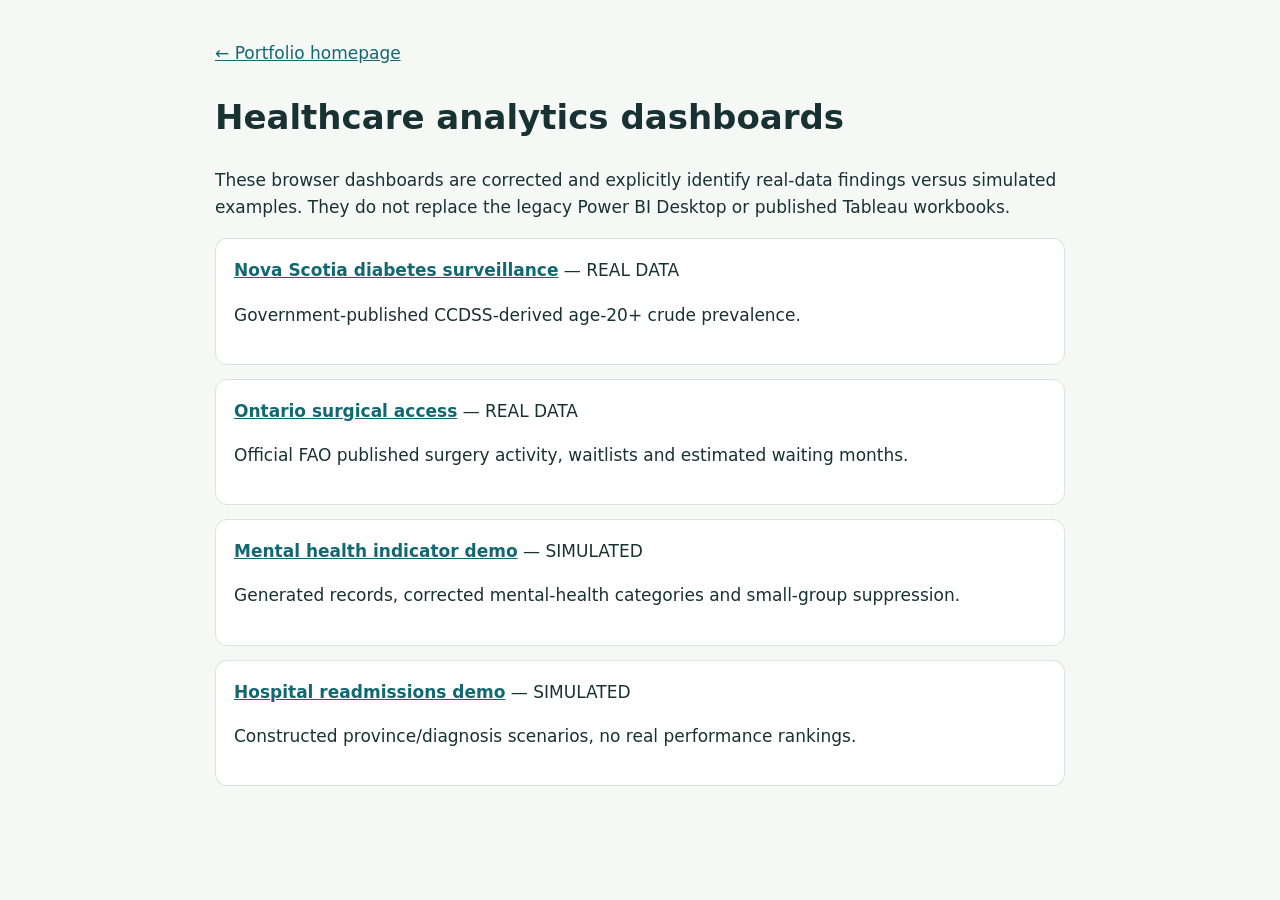
==== dashboards/index.html @ af50cd2d "Publish reviewed real and simulated healthcare dashboards" ====
<!DOCTYPE html><html lang="en"><head><meta charset="utf-8"><meta name="viewport" content="width=device-width,initial-scale=1"><title>Verified and simulated portfolio dashboards</title>
<style>body{font:17px/1.6 system-ui,sans-serif;background:#f6f8f6;color:#183133;max-width:850px;padding:20px;margin:20px auto}a{color:#126871}.panel{background:white;border:1px solid #d7e3e0;border-radius:12px;padding:18px;margin:14px 0}ul{padding:0;list-style:none}</style></head><body>
<a href="../index.html">← Portfolio homepage</a><h1>Healthcare analytics dashboards</h1>
<p>These browser dashboards are corrected and explicitly identify real-data findings versus simulated examples. They do not replace the legacy Power BI Desktop or published Tableau workbooks.</p><ul><li class="panel"><strong><a href="diabetes.html">Nova Scotia diabetes surveillance</a></strong> — REAL DATA<p>Government-published CCDSS-derived age-20+ crude prevalence.</p></li><li class="panel"><strong><a href="ontario.html">Ontario surgical access</a></strong> — REAL DATA<p>Official FAO published surgery activity, waitlists and estimated waiting months.</p></li><li class="panel"><strong><a href="mental-health.html">Mental health indicator demo</a></strong> — SIMULATED<p>Generated records, corrected mental-health categories and small-group suppression.</p></li><li class="panel"><strong><a href="readmissions.html">Hospital readmissions demo</a></strong> — SIMULATED<p>Constructed province/diagnosis scenarios, no real performance rankings.</p></li></ul></body></html>
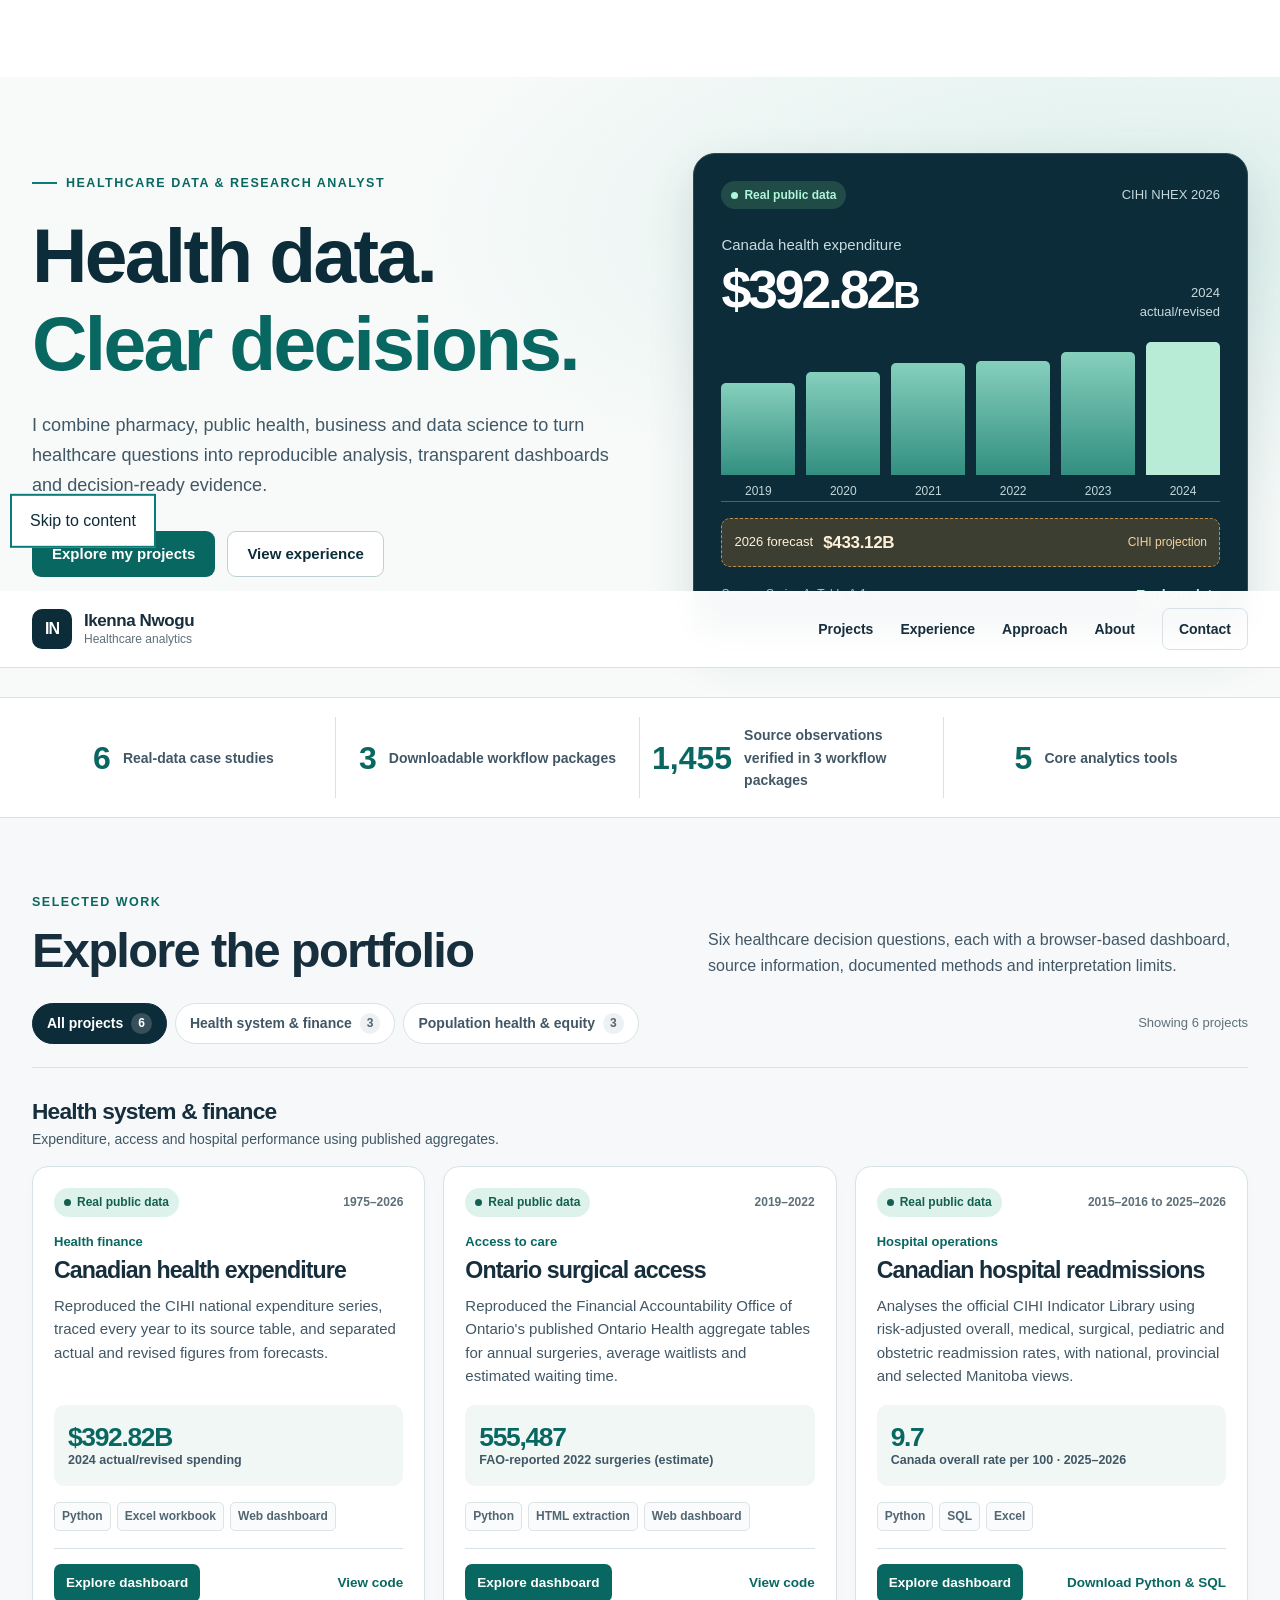
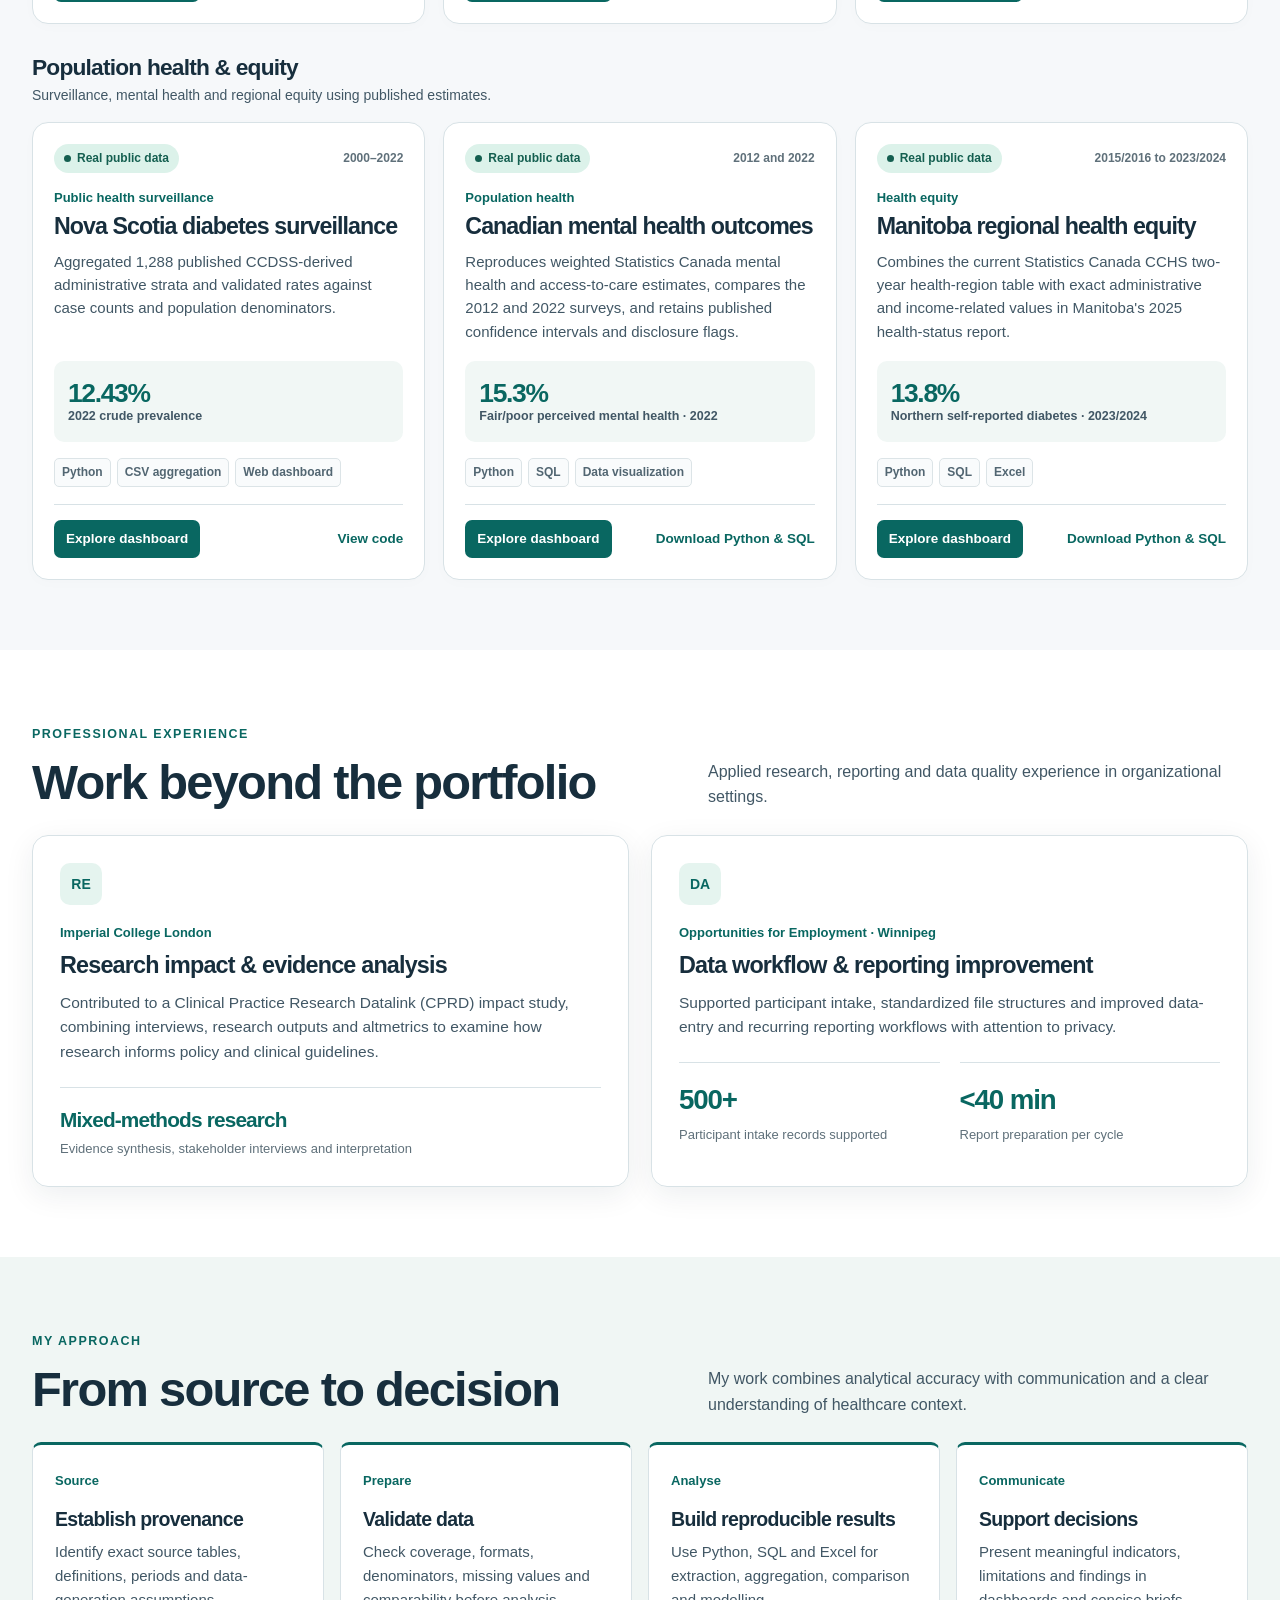
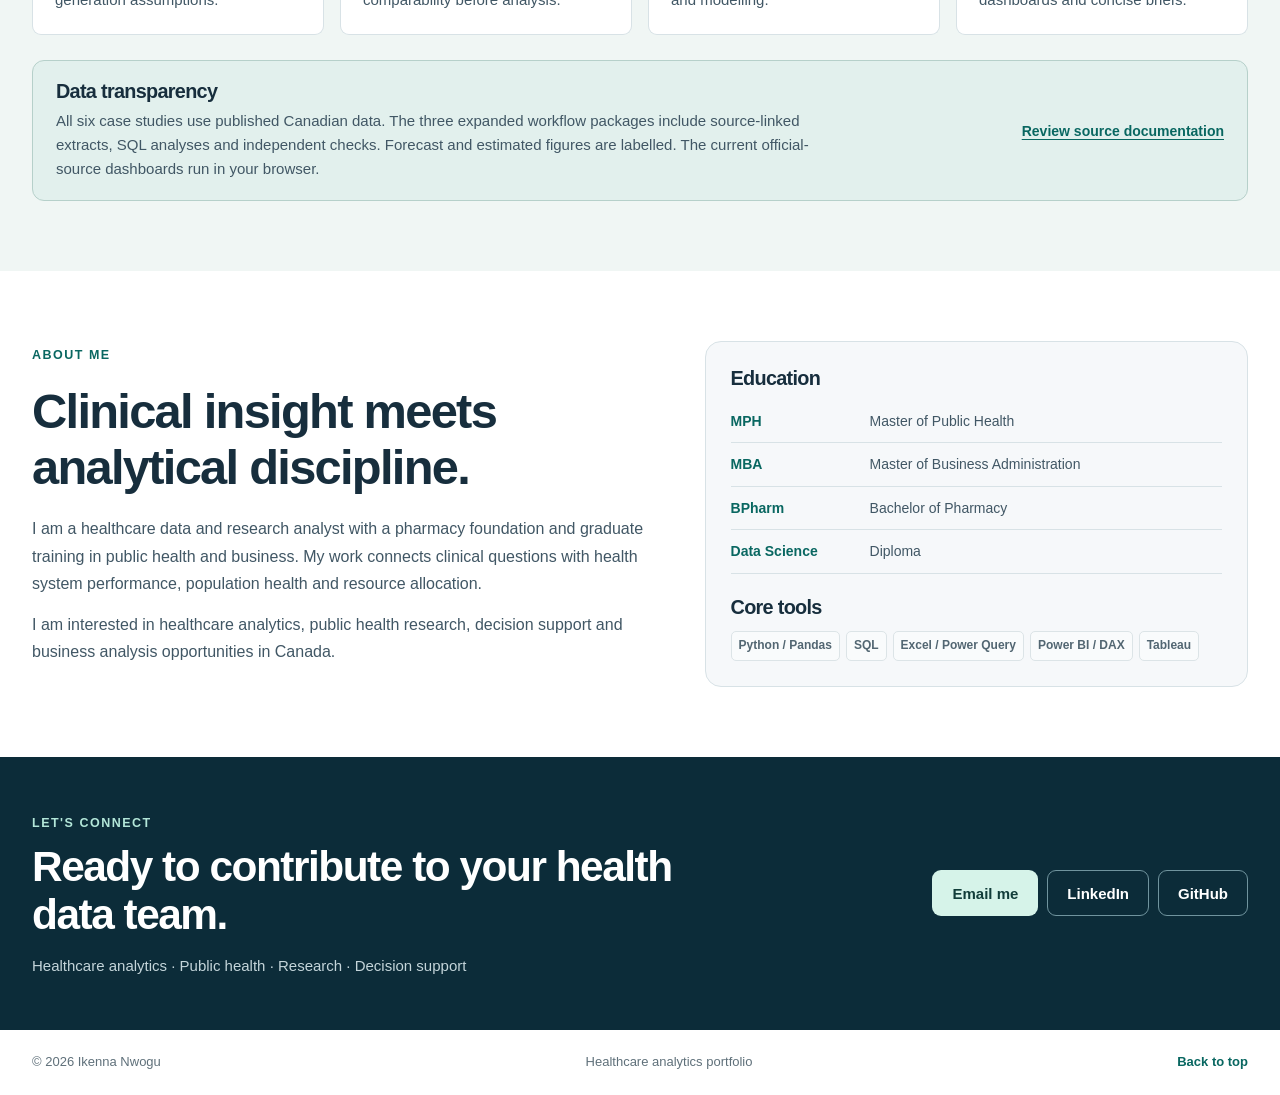
==== commit 40b78f36: "Publish audited six-project official-data healthcare portfolio" ====
--- a/dashboards/index.html
+++ b/dashboards/index.html
@@ -1,4 +1,2 @@
-<!DOCTYPE html><html lang="en"><head><meta charset="utf-8"><meta name="viewport" content="width=device-width,initial-scale=1"><title>Verified and simulated portfolio dashboards</title>
-<style>body{font:17px/1.6 system-ui,sans-serif;background:#f6f8f6;color:#183133;max-width:850px;padding:20px;margin:20px auto}a{color:#126871}.panel{background:white;border:1px solid #d7e3e0;border-radius:12px;padding:18px;margin:14px 0}ul{padding:0;list-style:none}</style></head><body>
-<a href="../index.html">← Portfolio homepage</a><h1>Healthcare analytics dashboards</h1>
-<p>These browser dashboards are corrected and explicitly identify real-data findings versus simulated examples. They do not replace the legacy Power BI Desktop or published Tableau workbooks.</p><ul><li class="panel"><strong><a href="diabetes.html">Nova Scotia diabetes surveillance</a></strong> — REAL DATA<p>Government-published CCDSS-derived age-20+ crude prevalence.</p></li><li class="panel"><strong><a href="ontario.html">Ontario surgical access</a></strong> — REAL DATA<p>Official FAO published surgery activity, waitlists and estimated waiting months.</p></li><li class="panel"><strong><a href="mental-health.html">Mental health indicator demo</a></strong> — SIMULATED<p>Generated records, corrected mental-health categories and small-group suppression.</p></li><li class="panel"><strong><a href="readmissions.html">Hospital readmissions demo</a></strong> — SIMULATED<p>Constructed province/diagnosis scenarios, no real performance rankings.</p></li></ul></body></html>+<!doctype html>
+<html lang="en"><head><meta charset="utf-8"><meta name="viewport" content="width=device-width, initial-scale=1"><title>All healthcare projects | Ikenna Nwogu</title><meta name="robots" content="noindex,follow"><meta http-equiv="refresh" content="0; url=../index.html#projects"><link rel="stylesheet" href="../assets/site.css"></head><body><main class="shell section"><h1>All healthcare projects</h1><p>This dashboard has moved to the updated portfolio.</p><p><a class="button primary" href="../index.html#projects">Open the current dashboard</a></p></main></body></html>
--- a/assets/site.css
+++ b/assets/site.css
@@ -0,0 +1,14 @@
+:root{color-scheme:light;--ink:#172e3d;--navy:#0c2c39;--text:#415765;--muted:#5f707a;--teal:#087c78;--teal-dark:#096761;--teal-light:#e5f4ef;--amber:#935c0b;--amber-light:#fff0d4;--paper:#f6f8fa;--white:#fff;--line:#d8e2e6;--shadow:0 8px 30px rgba(14,42,54,.075);--radius:16px}
+*{box-sizing:border-box}html{scroll-behavior:smooth;scroll-padding-top:100px}body{margin:0;font:16px/1.6 "Inter","Segoe UI",Arial,sans-serif;color:var(--ink);background:#fff;-webkit-font-smoothing:antialiased}a{color:inherit;text-decoration:none}button,select{font:inherit}button{cursor:pointer}button:disabled{cursor:default}button,a,select{touch-action:manipulation}button:focus-visible,a:focus-visible,select:focus-visible,summary:focus-visible,[tabindex]:focus-visible{outline:3px solid #bd7a18;outline-offset:4px}h1,h2,h3,p{margin:0}h1,h2,h3{line-height:1.15;letter-spacing:-.035em}p{color:var(--text)}h1{font-size:clamp(2.8rem,6vw,5.25rem);font-weight:730}h2{font-size:clamp(2rem,4vw,3.05rem);font-weight:700}h3{font-size:1.24rem;font-weight:690}::selection{background:#b5e8db;color:#103935}.shell{width:min(1240px,calc(100% - 64px));margin-inline:auto}.skip-link{position:fixed;top:10px;left:10px;z-index:1000;background:white;color:var(--navy);padding:12px 18px;border:2px solid var(--teal);transform:translateY(-200%)}.skip-link:focus{transform:none}.site-header{position:sticky;top:0;z-index:20;background:rgba(255,255,255,.97);border-bottom:1px solid var(--line);backdrop-filter:blur(12px)}.nav{display:flex;align-items:center;justify-content:space-between;gap:24px;height:76px}.brand{display:flex;gap:12px;align-items:center;font-size:17px;line-height:1.3;font-weight:750;letter-spacing:-.025em;flex-shrink:0}.brand small{display:block;color:var(--muted);font-size:12px;letter-spacing:0;font-weight:500}.monogram{background:var(--navy);border-radius:10px;color:white;width:40px;height:40px;display:grid;place-items:center;font-weight:750;letter-spacing:-.07em;font-size:16px}.nav-links{display:flex;gap:27px;align-items:center;font-size:14px;font-weight:650}.nav-links a:hover{color:var(--teal-dark)}.nav-contact{border:1px solid var(--line);padding:9px 16px;border-radius:8px}.menu-button{display:none;background:white;border:1px solid var(--line);padding:8px 14px;border-radius:8px;color:var(--ink);font-weight:650}
+.hero{background:radial-gradient(ellipse at 89% 24%,#dcefeb 0,transparent 45%),#f7faf9;border-bottom:1px solid var(--line);padding:76px 0 64px}.hero-grid{display:grid;grid-template-columns:1.07fr 1fr;gap:68px;align-items:center}.hero-content{min-width:0}.eyebrow{display:inline-flex;align-items:center;gap:9px;text-transform:uppercase;letter-spacing:.12em;font-weight:750;font-size:12.5px;color:var(--teal-dark);margin-bottom:18px}.short-line{width:25px;height:2px;background:var(--teal);display:inline-block}.hero h1{margin-bottom:24px;color:var(--navy)}.hero h1 em{color:var(--teal-dark);font-style:normal}.hero-lead{font-size:1.13rem;max-width:600px;line-height:1.65}.actions{display:flex;flex-wrap:wrap;gap:12px;margin:30px 0 23px}.button{display:inline-flex;align-items:center;justify-content:center;border:1px solid transparent;border-radius:9px;padding:12px 19px;font-size:15px;font-weight:700;line-height:1.3;min-height:46px;transition:background .16s,transform .16s}.button:hover{transform:translateY(-1px)}.primary{background:var(--teal-dark);color:white}.primary:hover{background:#07514d}.secondary{background:white;border-color:#bfd0d3;color:var(--navy)}.secondary:hover{background:#eef6f4}.hero-facts{display:flex;gap:12px;flex-wrap:wrap;font-size:13px;font-weight:600;color:var(--muted)}.hero-facts span+span:before{content:"·";margin-right:12px;color:var(--teal)}.hero-viz{border:1px solid #2f4a53;border-radius:22px;background:var(--navy);color:#fff;padding:27px;box-shadow:0 18px 48px #153e4a24;overflow:hidden}.viz-top,.viz-heading,.viz-footer{display:flex;justify-content:space-between;align-items:center;gap:10px}.viz-top{color:#c4d7dd;font-size:13px}.badge{font-size:12px;line-height:1.35;font-weight:750;display:inline-flex;align-items:center;gap:6px;border-radius:999px;padding:6px 10px;white-space:nowrap}.badge-dot{width:7px;height:7px;border-radius:50%;background:currentColor;flex:none}.badge.actual{color:#145f50;background:#dcf2ea}.badge.sim{color:#805208;background:#fff0d5}.hero-viz .badge.actual{color:#aff5d9;background:#214b47}.viz-heading{align-items:end;margin:24px 0 10px}.viz-heading p{color:#c8dbe1;font-size:15px}.viz-number{font-size:clamp(2rem,4.2vw,3.5rem);font-weight:750;line-height:1.2;letter-spacing:-.06em;font-variant-numeric:tabular-nums}.viz-number span{font-size:.7em}.viz-aside{color:#c9d9dd;line-height:1.45;font-size:13px;text-align:right}.hero-chart{display:grid;grid-template-columns:repeat(6,minmax(0,1fr));align-items:end;gap:11px;height:170px;padding:10px 0 0;border-bottom:1px solid #4a656e}.hero-bar{display:grid;grid-template-rows:1fr auto;gap:7px;align-items:end;height:100%;font-size:12px;color:#c2d7db;text-align:center;min-width:0}.hero-bar-track{height:100%;display:flex;align-items:flex-end}.hero-bar-fill{width:100%;background:linear-gradient(180deg,#86cfbd,#328f80);border-radius:5px 5px 0 0;position:relative;min-height:5px}.hero-bar:last-child .hero-bar-fill{background:#b9ecd7}.hero-bar .bar-year{white-space:nowrap}.forecast{display:flex;gap:10px;align-items:center;margin-top:16px;border:1px dashed #bd904e;border-radius:9px;padding:10px 12px;color:#fff1d8;flex-wrap:wrap;font-size:13px;background:#3c3e32}.forecast strong{font-size:17px;letter-spacing:-.02em}.forecast small{margin-left:auto;color:#f3d3a1;font-size:12px}.viz-footer{margin-top:18px;font-size:12px;line-height:1.45;color:#aec4cc}.viz-footer a{color:#bcf2df;font-size:14px;font-weight:750;text-decoration:underline;text-underline-offset:3px;white-space:nowrap}
+.impact-strip{background:#fff;border-bottom:1px solid var(--line)}.strip-grid{display:grid;grid-template-columns:repeat(4,1fr);padding-block:19px}.strip-grid div{display:flex;gap:12px;align-items:center;justify-content:center;padding:7px 12px;border-right:1px solid var(--line)}.strip-grid div:last-child{border:0}.strip-grid strong{font-size:2rem;color:var(--teal-dark);line-height:1;font-weight:750}.strip-grid span{font-size:14px;font-weight:650;color:var(--text)}.section{padding-block:70px}.section-heading{margin-bottom:25px}.split{display:grid;grid-template-columns:1fr 1fr;gap:30px;align-items:end}.split p{max-width:540px;justify-self:end;line-height:1.6}.section-heading .eyebrow{margin-bottom:10px}.project-section{background:var(--paper)}.filter-bar{display:flex;align-items:center;gap:8px;flex-wrap:wrap;padding-bottom:23px;border-bottom:1px solid var(--line)}.filter{display:inline-flex;align-items:center;gap:8px;background:white;border:1px solid var(--line);border-radius:999px;padding:8px 14px;font-size:14px;font-weight:700;color:var(--text)}.filter span{font-size:12px;border-radius:999px;background:#edf1f3;padding:1px 7px;color:#52666d}.filter.active{background:var(--navy);color:white;border-color:var(--navy)}.filter.active span{background:#36515c;color:white}.filter-status{margin-left:auto;color:var(--muted);font-size:13px}.group-head{display:flex;align-items:center;gap:18px;justify-content:space-between;margin:30px 0 16px}.group-head h3{font-size:1.42rem}.group-head p{font-size:14px;margin-top:4px}.data-group[hidden]{display:none}.project-grid{display:grid;grid-template-columns:repeat(3,minmax(0,1fr));gap:18px}.project-card{padding:21px;border:1px solid var(--line);border-radius:var(--radius);background:white;display:flex;flex-direction:column;box-shadow:0 3px 14px #122c3504;transition:box-shadow .2s,border-color .2s;min-width:0}.project-card:hover{border-color:#a5c3bd;box-shadow:var(--shadow)}.project-card.sim-card:hover{border-color:#d7b475}.card-meta{display:flex;gap:6px;flex-wrap:wrap;justify-content:space-between;align-items:center;margin-bottom:15px}.period{font-size:12px;font-weight:650;color:var(--muted);white-space:nowrap}.domain{font-size:13px;font-weight:650;color:var(--teal-dark);margin-bottom:5px}.sim-card .domain{color:var(--amber)}.project-card h3{font-size:1.45rem;letter-spacing:-.04em;line-height:1.15;margin-bottom:10px}.card-summary{font-size:15px;line-height:1.55;margin-bottom:18px;flex:1}.card-metric{border-radius:10px;background:#f1f7f5;padding:13px 14px;display:flex;align-items:center;gap:12px;justify-content:space-between;margin-bottom:16px;min-height:81px}.sim-card .card-metric{background:#fdf7e9}.metric-number{font-size:1.65rem;line-height:1.15;font-weight:750;color:var(--teal-dark);letter-spacing:-.05em;white-space:nowrap;font-variant-numeric:tabular-nums}.sim-card .metric-number{color:#805208}.metric-label{font-size:12.5px;font-weight:650;line-height:1.4;color:var(--text);max-width:170px}.mini-bars{display:flex;align-items:flex-end;gap:3px;height:48px;min-width:52px;max-width:76px;margin-left:auto}.mini-bars i{width:8px;min-width:3px;background:#69a99b;border-radius:3px 3px 0 0}.sim-card .mini-bars i{background:#c5a264}.tags{display:flex;gap:6px;flex-wrap:wrap}.tags span{border:1px solid #dce4e7;border-radius:5px;background:#f9fbfc;color:#526672;font-size:12px;font-weight:650;padding:4px 7px}.card-actions{display:flex;flex-wrap:wrap;justify-content:space-between;align-items:center;gap:12px;margin-top:17px;border-top:1px solid var(--line);padding-top:15px}.card-actions a{font-size:13.5px;font-weight:750;color:var(--teal-dark)}.card-actions a:first-child{border-radius:7px;background:var(--teal-dark);color:white;padding:8px 12px}.card-actions a:first-child:hover{background:#064e49}.card-actions a:last-child:hover{text-decoration:underline;text-underline-offset:4px}
+.experience{background:white}.experience-grid{display:grid;grid-template-columns:1fr 1fr;gap:22px}.experience-card{border:1px solid var(--line);border-radius:var(--radius);padding:27px;box-shadow:var(--shadow);position:relative}.experience-icon{display:grid;place-items:center;width:42px;height:42px;border-radius:10px;background:var(--teal-light);color:var(--teal-dark);font-size:14px;font-weight:800;margin-bottom:18px}.kicker{font-weight:700;font-size:13px;color:var(--teal-dark);margin-bottom:8px}.experience-card h3{font-size:1.46rem;margin-bottom:12px}.experience-card p:not(.kicker){font-size:15.5px;line-height:1.6;margin-bottom:22px}.experience-result{display:flex;flex-direction:column;padding-top:15px;border-top:1px solid var(--line)}.experience-result strong{font-size:1.3rem;color:var(--teal-dark);letter-spacing:-.04em;font-weight:750}.experience-result span{font-size:13px;color:var(--muted);margin-top:4px;line-height:1.45}.outcomes{display:grid;grid-template-columns:1fr 1fr;gap:20px}.outcomes strong{font-size:1.73rem}.approach{background:#f0f6f4}.approach-grid{display:grid;grid-template-columns:repeat(4,minmax(0,1fr));gap:16px}.approach-grid article{padding:22px;border-top:3px solid var(--teal-dark);background:white;border-radius:9px;border-inline:1px solid var(--line);border-bottom:1px solid var(--line)}.step{display:inline-block;color:var(--teal-dark);font-size:13px;font-weight:750;margin-bottom:16px}.approach-grid h3{margin-bottom:10px;font-size:1.22rem}.approach-grid p{font-size:15px}.transparency{margin-top:25px;display:flex;align-items:center;gap:23px;justify-content:space-between;border:1px solid #b6d0ca;border-radius:12px;padding:19px 23px;background:#e2f0ed}.transparency h3{margin-bottom:6px}.transparency p{font-size:15px;max-width:790px}.text-link{color:var(--teal-dark);font-size:14px;font-weight:750;text-decoration:underline;text-underline-offset:3px}.transparency .text-link{flex-shrink:0}.about-grid{display:grid;grid-template-columns:1fr .88fr;gap:55px;align-items:start}.about h2{margin-bottom:20px}.about p{margin-bottom:14px;line-height:1.7}.credentials{background:var(--paper);border-radius:var(--radius);padding:25px;border:1px solid var(--line)}.credentials dl{margin:10px 0 22px}.credentials dl div{display:flex;gap:14px;align-items:baseline;padding:10px 0;border-bottom:1px solid var(--line)}.credentials dt{width:125px;flex-shrink:0;font-size:14px;color:var(--teal-dark);font-weight:750}.credentials dd{margin:0;color:var(--text);font-size:14px}.credentials .tags{margin-top:13px}.contact{background:var(--navy);color:white;padding:52px 0}.contact-grid{display:grid;grid-template-columns:1.2fr 1fr;gap:28px;align-items:center}.contact .eyebrow{color:#b3e7d9;margin-bottom:10px}.contact h2{font-size:clamp(1.9rem,3.5vw,2.65rem);max-width:650px;margin-bottom:14px}.contact p{color:#c4d5da;font-size:15px}.contact-actions{display:flex;justify-content:end;gap:9px;flex-wrap:wrap}.light{background:#d6f3e9;color:#123d3a}.light:hover{background:white}.outline-light{border:1px solid #70949e;color:white}.outline-light:hover{background:#294b55}.footer-inner{display:flex;justify-content:space-between;gap:12px;padding:22px 0;font-size:13px;color:var(--muted);flex-wrap:wrap}.footer-inner a{color:var(--teal-dark);font-weight:650}
+.project-intro{background:#f0f6f4;border-bottom:1px solid var(--line);padding:30px 0 37px}.breadcrumb{display:flex;align-items:center;justify-content:space-between;gap:12px;margin-bottom:23px;flex-wrap:wrap}.breadcrumb a{font-size:14px;color:var(--teal-dark);font-weight:700;text-decoration:underline;text-underline-offset:3px}.project-picker{display:flex;align-items:center;gap:8px;color:var(--muted);font-size:13px;font-weight:650}.project-picker select{width:min(280px,100%);font-size:14px}.intro-kickers{display:flex;align-items:center;gap:10px;flex-wrap:wrap;margin-bottom:14px}.intro-kickers .domain{margin:0}.project-intro h1{font-size:clamp(2rem,4.5vw,3.75rem);margin-bottom:16px;max-width:900px;color:var(--navy)}.question{font-size:1.13rem;font-weight:650;color:var(--navy);max-width:900px;margin-bottom:10px}.intro-summary{font-size:16px;max-width:880px}.data-status{margin-top:22px;padding:14px 16px;border-radius:10px;display:flex;align-items:start;gap:12px;border:1px solid #a5cabe;background:#e1f2ea;color:#214840;font-size:14px;line-height:1.5}.data-status.simulated{border-color:#e1c18a;background:#fff2d9;color:#67440e}.data-status strong{display:block;white-space:nowrap}.project-body{background:var(--paper);padding:28px 0 56px}.summary-grid{display:grid;grid-template-columns:repeat(3,minmax(0,1fr));gap:16px;margin-bottom:21px}.summary-card{background:white;border:1px solid var(--line);border-radius:12px;padding:20px 21px;min-width:0}.summary-card strong{font-size:clamp(1.55rem,3vw,2.3rem);font-weight:750;line-height:1.1;color:var(--teal-dark);letter-spacing:-.05em;display:block;overflow-wrap:anywhere;font-variant-numeric:tabular-nums}.summary-card.simulated strong{color:var(--amber)}.summary-card span{display:block;font-size:14px;color:var(--text);font-weight:650;margin-top:8px;line-height:1.35}.dashboard-layout{display:grid;grid-template-columns:minmax(0,2.12fr) minmax(235px,1fr);gap:20px;align-items:start}.dashboard-main{min-width:0}.dashboard-panel,.side-panel{padding:23px;background:white;border:1px solid var(--line);border-radius:var(--radius);box-shadow:0 3px 15px #132b3405;min-width:0}.panel-heading{display:flex;align-items:start;justify-content:space-between;gap:12px;margin-bottom:21px}.panel-heading h2{font-size:1.55rem}.panel-heading p{font-size:14px;margin-top:5px}.panel-heading .badge{flex-shrink:0}.controls{display:grid;grid-template-columns:minmax(0,1.2fr) minmax(0,1fr);gap:13px;padding-bottom:15px;border-bottom:1px solid var(--line)}.control{display:flex;flex-direction:column;gap:6px;min-width:0;color:var(--ink);font-size:13px;font-weight:750}.control select,.project-picker select{min-height:43px;color:var(--ink);background:#fff;border:1px solid #afc4c9;padding:8px 30px 8px 10px;border-radius:8px;appearance:none;background-image:url("data:image/svg+xml,%3Csvg xmlns='http://www.w3.org/2000/svg' viewBox='0 0 20 20'%3E%3Cpath d='m5 7 5 5 5-5' fill='none' stroke='%233e606c' stroke-width='1.6' stroke-linecap='round' stroke-linejoin='round'/%3E%3C/svg%3E");background-repeat:no-repeat;background-size:18px;background-position:right 7px center;font-size:14px;max-width:100%;text-overflow:ellipsis}.control select:disabled{color:var(--muted);background-color:#f2f5f6;cursor:default}.chart-top{display:flex;justify-content:space-between;align-items:center;gap:10px;flex-wrap:wrap;margin-top:21px}.chart-top h3{font-size:1.03rem;letter-spacing:-.02em}.sort-label{display:inline-flex;align-items:center;gap:5px;font-size:12px;color:var(--muted);font-weight:650}.sort-label select{border:1px solid #cddadf;border-radius:6px;background:white;color:var(--ink);padding:5px 6px;min-height:32px;font-size:12px}.chart-explain{font-size:13px;color:var(--muted);line-height:1.5;margin-top:8px;margin-bottom:16px}.chart{position:relative;min-height:170px}.bar-chart{display:grid;gap:10px}.data-row{display:grid;grid-template-columns:minmax(100px,1.05fr) minmax(0,2fr) 75px;gap:10px;align-items:center;min-width:0;font-size:13px;line-height:1.3}.bar-label{color:var(--text);font-weight:600;overflow-wrap:anywhere}.data-track{height:20px;position:relative;border-radius:4px;background:#edf3f3;overflow:hidden}.data-fill{height:100%;background:var(--teal);border-radius:4px;min-width:0}.simulated-chart .data-fill{background:#b27d2c}.bar-value{font-variant-numeric:tabular-nums;font-weight:750;text-align:right;color:var(--ink);font-size:13px}.data-row:focus .data-track,.data-row:hover .data-track{outline:1px solid var(--teal-dark);outline-offset:2px}.chart-tooltip{position:absolute;z-index:3;top:0;left:0;pointer-events:none;background:#12333e;color:white;padding:8px 11px;font-size:13px;line-height:1.5;border-radius:7px;box-shadow:var(--shadow);max-width:270px;transform:translate(-50%,-105%);white-space:normal}.chart-tooltip[hidden]{display:none}.line-chart{display:block;width:100%;height:auto;overflow:visible}.line-chart .grid-line{stroke:#dae6e7;stroke-width:1}.line-chart .axis-label{fill:#526975;font-size:12px}.line-chart .axis-line{stroke:#8da6ad;stroke-width:1}.line-chart .actual-line{fill:none;stroke:#087c78;stroke-width:3.2;stroke-linejoin:round;stroke-linecap:round}.line-chart .forecast-line{fill:none;stroke:#ad7629;stroke-width:3;stroke-dasharray:6 5;stroke-linejoin:round}.line-chart .actual-point{fill:#fff;stroke:#087c78;stroke-width:2.3}.line-chart .forecast-point{fill:#fff5e1;stroke:#ad7629;stroke-width:2.5}.line-chart circle:hover,.line-chart circle:focus{stroke-width:4;outline:none;filter:drop-shadow(0 0 2px #9a8540)}.legend{display:flex;gap:16px;flex-wrap:wrap;margin:9px 0 3px;font-size:12px;font-weight:650;color:var(--muted)}.legend span{display:inline-flex;align-items:center;gap:6px}.legend i{width:20px;height:3px;background:var(--teal);border-radius:2px}.legend .forecast-key{background:repeating-linear-gradient(90deg,#ad7629 0 5px,transparent 5px 8px)}.chart-footer{display:flex;flex-wrap:wrap;align-items:center;justify-content:space-between;gap:9px;margin-top:20px;padding-top:15px;border-top:1px solid var(--line)}.chart-footer p{font-size:13px}.download{background:#ecf5f2;color:var(--teal-dark);border:1px solid #c6ddd4;border-radius:7px;padding:8px 12px;font-weight:700;font-size:13px}.download:hover{background:#dbeee7}.table-panel{margin-top:18px}.table-panel h2{font-size:1.45rem;margin-bottom:8px}.table-scroll{overflow-x:auto;max-width:100%;margin-top:15px;border-radius:8px;border:1px solid var(--line)}table{border-collapse:collapse;width:100%;min-width:380px;font-size:13px}th,td{padding:10px 12px;text-align:left;border-bottom:1px solid #e5ebef;font-variant-numeric:tabular-nums}thead th{background:#eaf2f2;font-weight:750;line-height:1.35;position:sticky;top:0}tbody th{font-weight:600}tbody tr:last-child td,tbody tr:last-child th{border:0}.numeric{text-align:right;white-space:nowrap}.status-forecast{color:#825304;font-weight:700}.table-caption{font-size:13px;color:var(--muted);margin-top:11px}.side-panel{padding:20px;margin-bottom:16px}.side-panel h2{font-size:1.22rem;letter-spacing:-.025em;margin-bottom:13px}.side-panel h3{font-size:1rem;letter-spacing:-.015em;margin:16px 0 7px}.side-panel p{font-size:14px;line-height:1.6}.side-panel ul{margin:6px 0 16px;padding-left:20px;font-size:14px;color:var(--text)}.side-panel li{margin:6px 0}.source-block{padding-top:14px;border-top:1px solid var(--line);margin-top:15px}.source-block a{display:block;text-decoration:underline;text-underline-offset:3px;font-size:14px;font-weight:700;color:var(--teal-dark);margin:11px 0;overflow-wrap:anywhere}.limits-panel{background:#f3f7f8;border-left:3px solid #66838c}.limits-panel.simulated{background:#fff8e9;border-left-color:#b27d2c}.project-nav{padding:25px 0 34px;border-top:1px solid var(--line);background:white}.project-nav-inner{display:flex;align-items:center;justify-content:space-between;gap:12px;flex-wrap:wrap}.project-nav-inner a{font-weight:700;color:var(--teal-dark);font-size:14px}.project-nav-inner .secondary{color:var(--ink)}.no-results{padding:64px 0}.no-results h1{font-size:2.5rem;margin-bottom:16px}.no-results p{margin-bottom:20px}
+@media(max-width:1050px){.hero-grid{gap:36px}.project-grid{gap:12px}.project-card{padding:17px}.mini-bars{display:none}.project-card h3{font-size:1.3rem}.approach-grid{grid-template-columns:repeat(2,minmax(0,1fr))}.dashboard-layout{grid-template-columns:minmax(0,1.8fr) minmax(210px,1fr)}.dashboard-panel{padding:17px}.data-row{grid-template-columns:minmax(95px,1fr) minmax(0,1.55fr) 63px;gap:7px}}
+@media(max-width:760px){html{scroll-padding-top:84px}.shell{width:calc(100% - 32px)}.nav{height:64px;gap:12px}.menu-button{display:block}.nav-links{display:none;position:absolute;top:64px;left:0;right:0;background:white;border-bottom:1px solid var(--line);padding:13px 16px 18px;box-shadow:var(--shadow);gap:3px;align-items:stretch;flex-direction:column}.nav-links.open{display:flex}.nav-links a{padding:10px 13px;border-radius:6px}.nav-contact{margin-top:5px;text-align:center}.hero{padding:40px 0 30px}.hero-grid,.split,.about-grid,.contact-grid{grid-template-columns:1fr;gap:23px}.hero h1{font-size:clamp(2.6rem,9vw,4rem);margin-bottom:17px}.hero-lead{font-size:1.02rem}.hero-viz{padding:20px}.hero-chart{height:155px}.hero-facts{font-size:12px}.strip-grid{grid-template-columns:1fr 1fr;padding-block:5px}.strip-grid div{justify-content:start;padding:13px 9px;border-bottom:1px solid var(--line);gap:8px}.strip-grid div:nth-child(2){border-right:0}.strip-grid div:nth-child(n+3){border-bottom:0}.strip-grid strong{font-size:1.55rem}.strip-grid span{font-size:12px}.section{padding-block:43px}.split{gap:10px}.split p{justify-self:start}.filter-status{width:100%;margin-left:0;line-height:1.4}.project-grid{grid-template-columns:repeat(2,minmax(0,1fr))}.group-head{margin-top:22px}.group-head h3{font-size:1.2rem}.group-head p{font-size:13px}.project-card h3{font-size:1.25rem}.experience-grid{grid-template-columns:1fr}.transparency{align-items:start;flex-direction:column;gap:12px}.transparency .text-link{flex-shrink:1}.credentials{padding:19px}.contact-actions{justify-content:start}.footer-inner{font-size:12px}.project-intro{padding:18px 0 24px}.breadcrumb{margin-bottom:17px}.project-picker{width:100%;justify-content:space-between}.project-picker select{max-width:68%}.project-intro h1{font-size:clamp(2rem,7vw,3.2rem)}.question{font-size:1.03rem}.data-status{display:block;font-size:13.5px}.data-status strong{margin-bottom:4px}.summary-grid{gap:9px}.summary-card{padding:12px}.summary-card strong{font-size:1.45rem}.summary-card span{font-size:12px;line-height:1.4}.dashboard-layout{grid-template-columns:1fr;gap:18px}.dashboard-panel,.side-panel{padding:16px}.project-body{padding-top:18px}.controls{grid-template-columns:1fr}.control select{width:100%}.chart-top h3{font-size:1rem}.panel-heading .badge{display:none}.dashboard-panel .chart-explain{font-size:13px}.table-scroll{margin-top:10px}.project-nav-inner{justify-content:center}.project-nav-inner a:first-child{order:1}.project-nav-inner a:last-child{order:2}.project-nav-inner .secondary{order:0;width:100%}}
+@media(max-width:470px){.project-grid{grid-template-columns:1fr}.project-card{padding:19px}.project-card h3{font-size:1.42rem}.mini-bars{display:flex}.approach-grid{grid-template-columns:1fr}.hero-viz{padding:16px}.hero-chart{gap:7px;height:143px}.viz-top{font-size:12px}.forecast small{margin-left:0}.hero-facts span+span:before{display:none}.hero-facts{gap:8px}.filter{font-size:13px;gap:4px;padding:8px 10px}.filter span{padding:1px 5px}.experience-card{padding:20px}.summary-grid{grid-template-columns:1fr;gap:8px}.summary-card{display:flex;justify-content:space-between;align-items:center;gap:12px}.summary-card span{text-align:right;max-width:54%;margin-top:0}.summary-card strong{font-size:1.55rem}.data-row{grid-template-columns:minmax(96px,1fr) minmax(0,1.3fr) 58px;gap:6px;font-size:12px}.bar-value{font-size:12px}.data-track{height:17px}.panel-heading h2{font-size:1.4rem}.chart-tooltip{max-width:200px}.line-chart .axis-label{font-size:13px}.credentials dt{width:100px}.contact .button{flex:1}.group-head p{max-width:100%}}
+@media(prefers-reduced-motion:reduce){*,*::before,*::after{scroll-behavior:auto!important;transition:none!important;animation:none!important}}
+[hidden]{display:none!important}.project-picker{white-space:nowrap}.intro-source{font-size:13px;color:var(--muted);margin-top:12px;line-height:1.5}.intro-source a{font-weight:650;text-decoration:underline;text-underline-offset:3px;color:var(--teal-dark);overflow-wrap:anywhere}.summary-card.forecast-card{background:#fff8eb;border-color:#e7c995}.summary-card.forecast-card strong{color:var(--amber)}.card-metric{align-items:center}.metric-label{max-width:none}.line-chart .axis-label{font-size:12px}
+@media(max-width:470px){.line-chart .axis-label{font-size:11px}}
+.findings-panel{border-left:3px solid var(--teal)}.findings-panel ul{padding-left:19px;margin:0}.findings-panel li{margin-bottom:12px;line-height:1.55}.findings-panel li:last-child{margin-bottom:0}.ci-range{position:absolute;top:7px;height:6px;border-inline:1.5px solid #0c2c39;border-block:0;z-index:1}.ci-range:before{content:"";position:absolute;height:1.5px;background:#0c2c39;top:2px;left:0;width:100%}.confidence-key{position:relative;background:#0c2c39!important;width:18px!important;height:1.5px!important;border-radius:0!important}.confidence-key:before,.confidence-key:after{content:"";position:absolute;height:6px;width:1.5px;background:#0c2c39;top:-2px}.confidence-key:before{left:0}.confidence-key:after{right:0}.line-ci{fill:none;stroke:#294754;stroke-width:1.3}.caution-fill{background:#b88737!important}.caution-key{background:#b88737!important}.status-caution{color:#835208;font-weight:700}.status-withheld{color:#687983;font-style:italic}.table-source-link{color:var(--teal-dark);text-decoration:underline;text-underline-offset:2px;overflow-wrap:anywhere}.table-source-link:hover{color:var(--navy)}.table-scroll th,.table-scroll td{vertical-align:top}.table-scroll th:nth-child(3),.table-scroll td:nth-child(3){min-width:72px}.resource-page{padding:45px 0 60px;background:var(--paper);min-height:70vh}.resource-page h1{font-size:clamp(2rem,4vw,3.2rem);margin:12px 0 20px}.resource-page h2{font-size:1.5rem;margin:24px 0 10px}.resource-page h3{font-size:1.15rem;margin:18px 0 8px}.resource-page p,.resource-page li{max-width:880px;line-height:1.65}.resource-page ul,.resource-page ol{padding-left:24px}.resource-content{padding:27px;border:1px solid var(--line);border-radius:14px;background:white}.resource-content a:not(.button){color:var(--teal-dark);text-decoration:underline;text-underline-offset:3px;overflow-wrap:anywhere}.resource-content .button{margin-right:9px;margin-block:6px}.resource-content code{overflow-wrap:anywhere}.resource-content .card-actions{justify-content:flex-start}.resource-grid{display:grid;grid-template-columns:repeat(3,minmax(0,1fr));gap:16px;margin-top:18px}.resource-grid article{border:1px solid var(--line);border-radius:12px;padding:17px;background:white}.resource-grid h3{margin-top:0}.resource-page .shell{max-width:1000px}@media(max-width:700px){.resource-grid{grid-template-columns:1fr}.resource-content{padding:18px}.ci-range{top:5px}}
+.resource-content,.resource-content li,.resource-content small{overflow-wrap:anywhere;min-width:0}.resource-content .card-actions a,.resource-content .card-actions a:first-child{color:var(--teal-dark);background:transparent;padding:0;border-radius:0;text-decoration:underline;text-underline-offset:3px}.resource-content .card-actions a:hover,.resource-content .card-actions a:first-child:hover{background:transparent;color:var(--navy)}.resource-content .button{max-width:100%;white-space:normal;text-align:left}.table-scroll .confidence-cell{white-space:nowrap}
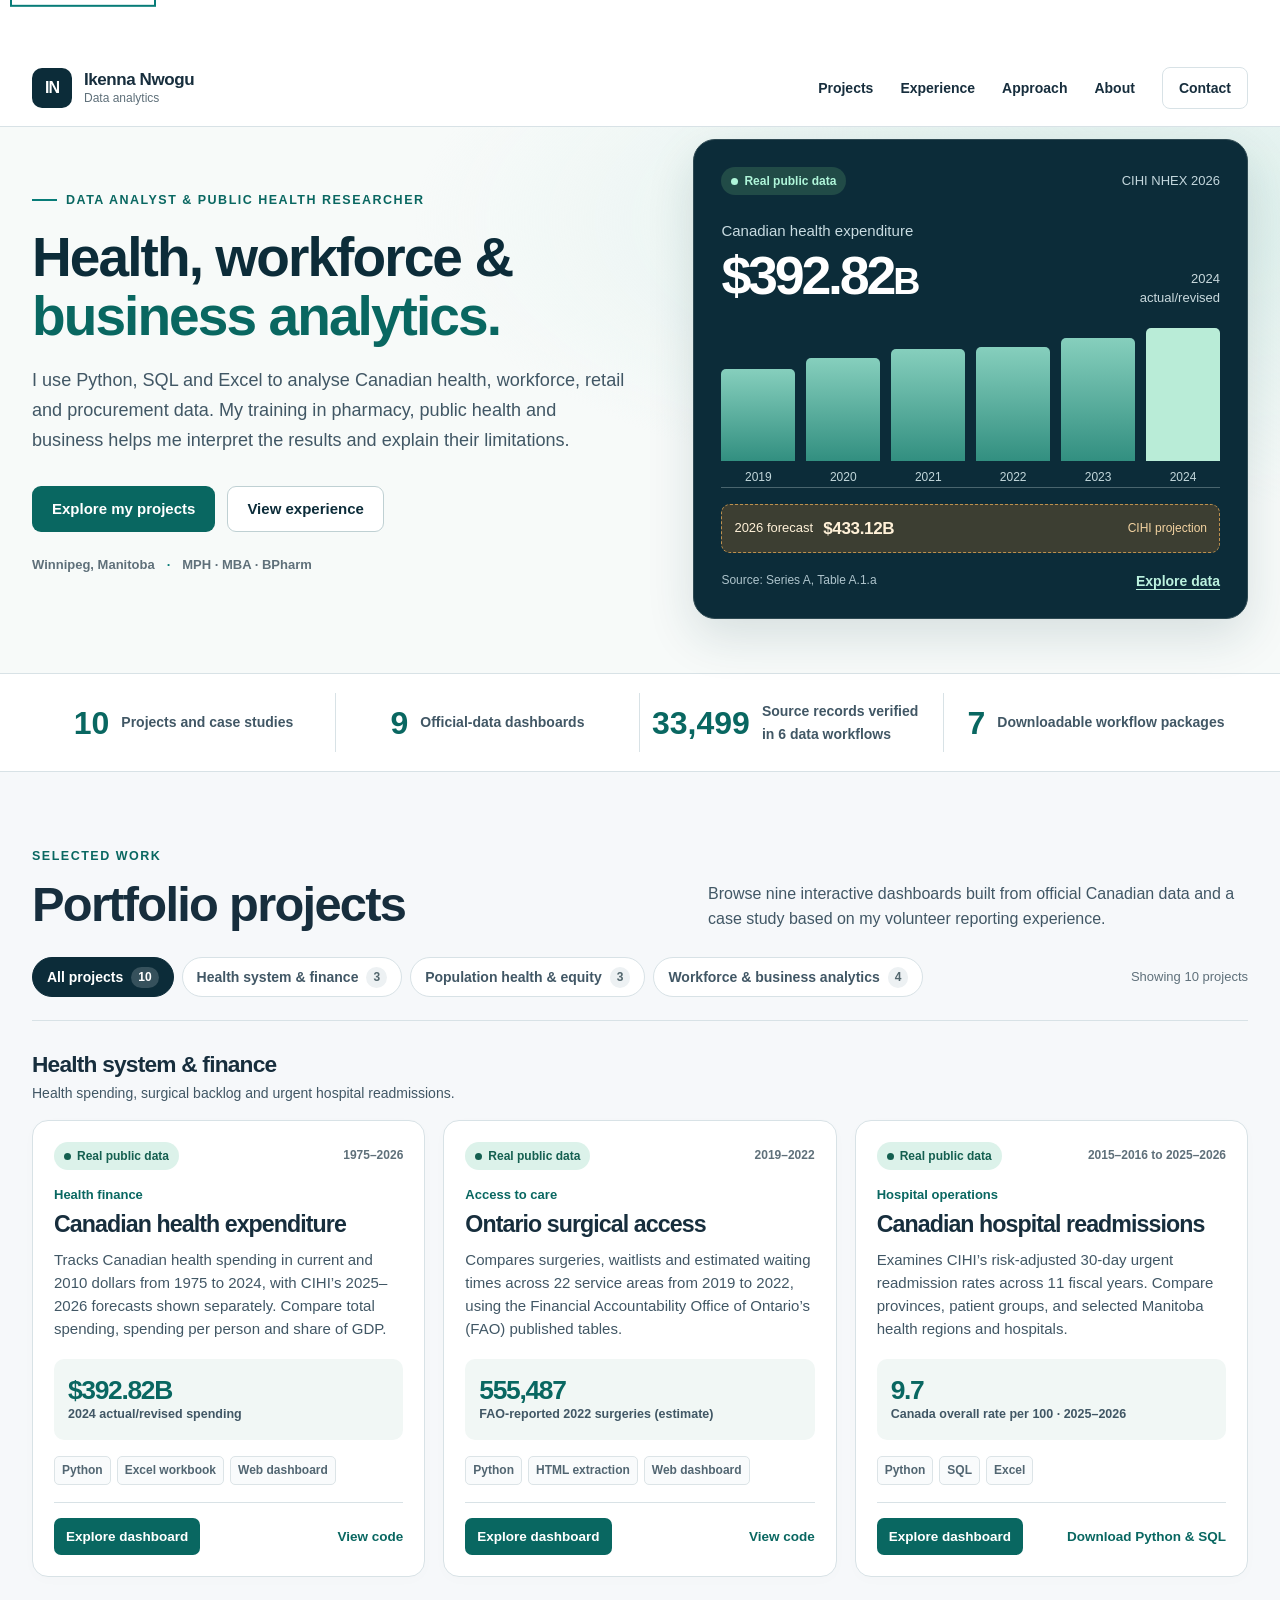
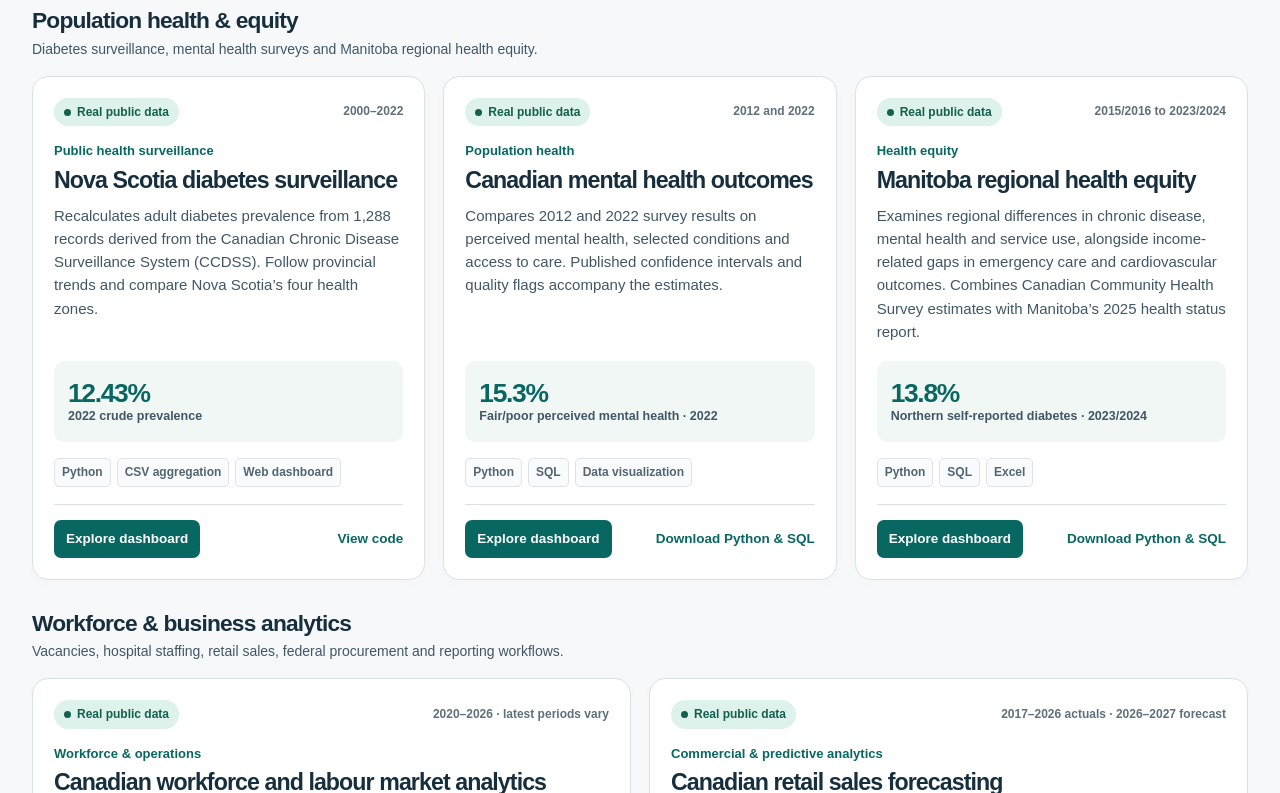
==== commit 25e5dbce: "Version portfolio assets to prevent stale browser styles and data scripts" ====
--- a/dashboards/index.html
+++ b/dashboards/index.html
@@ -1,2 +1,2 @@
 <!doctype html>
-<html lang="en"><head><meta charset="utf-8"><meta name="viewport" content="width=device-width, initial-scale=1"><title>All healthcare projects | Ikenna Nwogu</title><meta name="robots" content="noindex,follow"><meta http-equiv="refresh" content="0; url=../index.html#projects"><link rel="stylesheet" href="../assets/site.css"></head><body><main class="shell section"><h1>All healthcare projects</h1><p>This dashboard has moved to the updated portfolio.</p><p><a class="button primary" href="../index.html#projects">Open the current dashboard</a></p></main></body></html>
+<html lang="en"><head><meta charset="utf-8"><meta name="viewport" content="width=device-width, initial-scale=1"><title>All healthcare projects | Ikenna Nwogu</title><meta name="robots" content="noindex,follow"><meta http-equiv="refresh" content="0; url=../index.html#projects"><link rel="stylesheet" href="../assets/site.css?v=20261123-audit"></head><body><main class="shell section"><h1>All healthcare projects</h1><p>This dashboard has moved to the updated portfolio.</p><p><a class="button primary" href="../index.html#projects">Open the current dashboard</a></p></main></body></html>
--- a/assets/site.css
+++ b/assets/site.css
@@ -1,14 +1,18 @@
 :root{color-scheme:light;--ink:#172e3d;--navy:#0c2c39;--text:#415765;--muted:#5f707a;--teal:#087c78;--teal-dark:#096761;--teal-light:#e5f4ef;--amber:#935c0b;--amber-light:#fff0d4;--paper:#f6f8fa;--white:#fff;--line:#d8e2e6;--shadow:0 8px 30px rgba(14,42,54,.075);--radius:16px}
 *{box-sizing:border-box}html{scroll-behavior:smooth;scroll-padding-top:100px}body{margin:0;font:16px/1.6 "Inter","Segoe UI",Arial,sans-serif;color:var(--ink);background:#fff;-webkit-font-smoothing:antialiased}a{color:inherit;text-decoration:none}button,select{font:inherit}button{cursor:pointer}button:disabled{cursor:default}button,a,select{touch-action:manipulation}button:focus-visible,a:focus-visible,select:focus-visible,summary:focus-visible,[tabindex]:focus-visible{outline:3px solid #bd7a18;outline-offset:4px}h1,h2,h3,p{margin:0}h1,h2,h3{line-height:1.15;letter-spacing:-.035em}p{color:var(--text)}h1{font-size:clamp(2.8rem,6vw,5.25rem);font-weight:730}h2{font-size:clamp(2rem,4vw,3.05rem);font-weight:700}h3{font-size:1.24rem;font-weight:690}::selection{background:#b5e8db;color:#103935}.shell{width:min(1240px,calc(100% - 64px));margin-inline:auto}.skip-link{position:fixed;top:10px;left:10px;z-index:1000;background:white;color:var(--navy);padding:12px 18px;border:2px solid var(--teal);transform:translateY(-200%)}.skip-link:focus{transform:none}.site-header{position:sticky;top:0;z-index:20;background:rgba(255,255,255,.97);border-bottom:1px solid var(--line);backdrop-filter:blur(12px)}.nav{display:flex;align-items:center;justify-content:space-between;gap:24px;height:76px}.brand{display:flex;gap:12px;align-items:center;font-size:17px;line-height:1.3;font-weight:750;letter-spacing:-.025em;flex-shrink:0}.brand small{display:block;color:var(--muted);font-size:12px;letter-spacing:0;font-weight:500}.monogram{background:var(--navy);border-radius:10px;color:white;width:40px;height:40px;display:grid;place-items:center;font-weight:750;letter-spacing:-.07em;font-size:16px}.nav-links{display:flex;gap:27px;align-items:center;font-size:14px;font-weight:650}.nav-links a:hover{color:var(--teal-dark)}.nav-contact{border:1px solid var(--line);padding:9px 16px;border-radius:8px}.menu-button{display:none;background:white;border:1px solid var(--line);padding:8px 14px;border-radius:8px;color:var(--ink);font-weight:650}
-.hero{background:radial-gradient(ellipse at 89% 24%,#dcefeb 0,transparent 45%),#f7faf9;border-bottom:1px solid var(--line);padding:76px 0 64px}.hero-grid{display:grid;grid-template-columns:1.07fr 1fr;gap:68px;align-items:center}.hero-content{min-width:0}.eyebrow{display:inline-flex;align-items:center;gap:9px;text-transform:uppercase;letter-spacing:.12em;font-weight:750;font-size:12.5px;color:var(--teal-dark);margin-bottom:18px}.short-line{width:25px;height:2px;background:var(--teal);display:inline-block}.hero h1{margin-bottom:24px;color:var(--navy)}.hero h1 em{color:var(--teal-dark);font-style:normal}.hero-lead{font-size:1.13rem;max-width:600px;line-height:1.65}.actions{display:flex;flex-wrap:wrap;gap:12px;margin:30px 0 23px}.button{display:inline-flex;align-items:center;justify-content:center;border:1px solid transparent;border-radius:9px;padding:12px 19px;font-size:15px;font-weight:700;line-height:1.3;min-height:46px;transition:background .16s,transform .16s}.button:hover{transform:translateY(-1px)}.primary{background:var(--teal-dark);color:white}.primary:hover{background:#07514d}.secondary{background:white;border-color:#bfd0d3;color:var(--navy)}.secondary:hover{background:#eef6f4}.hero-facts{display:flex;gap:12px;flex-wrap:wrap;font-size:13px;font-weight:600;color:var(--muted)}.hero-facts span+span:before{content:"·";margin-right:12px;color:var(--teal)}.hero-viz{border:1px solid #2f4a53;border-radius:22px;background:var(--navy);color:#fff;padding:27px;box-shadow:0 18px 48px #153e4a24;overflow:hidden}.viz-top,.viz-heading,.viz-footer{display:flex;justify-content:space-between;align-items:center;gap:10px}.viz-top{color:#c4d7dd;font-size:13px}.badge{font-size:12px;line-height:1.35;font-weight:750;display:inline-flex;align-items:center;gap:6px;border-radius:999px;padding:6px 10px;white-space:nowrap}.badge-dot{width:7px;height:7px;border-radius:50%;background:currentColor;flex:none}.badge.actual{color:#145f50;background:#dcf2ea}.badge.sim{color:#805208;background:#fff0d5}.hero-viz .badge.actual{color:#aff5d9;background:#214b47}.viz-heading{align-items:end;margin:24px 0 10px}.viz-heading p{color:#c8dbe1;font-size:15px}.viz-number{font-size:clamp(2rem,4.2vw,3.5rem);font-weight:750;line-height:1.2;letter-spacing:-.06em;font-variant-numeric:tabular-nums}.viz-number span{font-size:.7em}.viz-aside{color:#c9d9dd;line-height:1.45;font-size:13px;text-align:right}.hero-chart{display:grid;grid-template-columns:repeat(6,minmax(0,1fr));align-items:end;gap:11px;height:170px;padding:10px 0 0;border-bottom:1px solid #4a656e}.hero-bar{display:grid;grid-template-rows:1fr auto;gap:7px;align-items:end;height:100%;font-size:12px;color:#c2d7db;text-align:center;min-width:0}.hero-bar-track{height:100%;display:flex;align-items:flex-end}.hero-bar-fill{width:100%;background:linear-gradient(180deg,#86cfbd,#328f80);border-radius:5px 5px 0 0;position:relative;min-height:5px}.hero-bar:last-child .hero-bar-fill{background:#b9ecd7}.hero-bar .bar-year{white-space:nowrap}.forecast{display:flex;gap:10px;align-items:center;margin-top:16px;border:1px dashed #bd904e;border-radius:9px;padding:10px 12px;color:#fff1d8;flex-wrap:wrap;font-size:13px;background:#3c3e32}.forecast strong{font-size:17px;letter-spacing:-.02em}.forecast small{margin-left:auto;color:#f3d3a1;font-size:12px}.viz-footer{margin-top:18px;font-size:12px;line-height:1.45;color:#aec4cc}.viz-footer a{color:#bcf2df;font-size:14px;font-weight:750;text-decoration:underline;text-underline-offset:3px;white-space:nowrap}
+.hero{background:radial-gradient(ellipse at 89% 24%,#dcefeb 0,transparent 45%),#f7faf9;border-bottom:1px solid var(--line);padding:62px 0 54px}.hero-grid{display:grid;grid-template-columns:1.07fr 1fr;gap:68px;align-items:center}.hero-content{min-width:0}.eyebrow{display:inline-flex;align-items:center;gap:9px;text-transform:uppercase;letter-spacing:.12em;font-weight:750;font-size:12.5px;color:var(--teal-dark);margin-bottom:18px}.short-line{width:25px;height:2px;background:var(--teal);display:inline-block}.hero h1{font-size:clamp(2.45rem,4.3vw,3.8rem);line-height:1.08;margin-bottom:20px;color:var(--navy)}.hero h1 em{color:var(--teal-dark);font-style:normal}.hero-lead{font-size:1.13rem;max-width:600px;line-height:1.65}.actions{display:flex;flex-wrap:wrap;gap:12px;margin:30px 0 23px}.button{display:inline-flex;align-items:center;justify-content:center;border:1px solid transparent;border-radius:9px;padding:12px 19px;font-size:15px;font-weight:700;line-height:1.3;min-height:46px;transition:background .16s,transform .16s}.button:hover{transform:translateY(-1px)}.primary{background:var(--teal-dark);color:white}.primary:hover{background:#07514d}.secondary{background:white;border-color:#bfd0d3;color:var(--navy)}.secondary:hover{background:#eef6f4}.hero-facts{display:flex;gap:12px;flex-wrap:wrap;font-size:13px;font-weight:600;color:var(--muted)}.hero-facts span+span:before{content:"·";margin-right:12px;color:var(--teal)}.hero-viz{border:1px solid #2f4a53;border-radius:22px;background:var(--navy);color:#fff;padding:27px;box-shadow:0 18px 48px #153e4a24;overflow:hidden}.viz-top,.viz-heading,.viz-footer{display:flex;justify-content:space-between;align-items:center;gap:10px}.viz-top{color:#c4d7dd;font-size:13px}.badge{font-size:12px;line-height:1.35;font-weight:750;display:inline-flex;align-items:center;gap:6px;border-radius:999px;padding:6px 10px;white-space:nowrap}.badge-dot{width:7px;height:7px;border-radius:50%;background:currentColor;flex:none}.badge.actual{color:#145f50;background:#dcf2ea}.badge.sim{color:#805208;background:#fff0d5}.hero-viz .badge.actual{color:#aff5d9;background:#214b47}.viz-heading{align-items:end;margin:24px 0 10px}.viz-heading p{color:#c8dbe1;font-size:15px}.viz-number{font-size:clamp(2rem,4.2vw,3.5rem);font-weight:750;line-height:1.2;letter-spacing:-.06em;font-variant-numeric:tabular-nums}.viz-number span{font-size:.7em}.viz-aside{color:#c9d9dd;line-height:1.45;font-size:13px;text-align:right}.hero-chart{display:grid;grid-template-columns:repeat(6,minmax(0,1fr));align-items:end;gap:11px;height:170px;padding:10px 0 0;border-bottom:1px solid #4a656e}.hero-bar{display:grid;grid-template-rows:1fr auto;gap:7px;align-items:end;height:100%;font-size:12px;color:#c2d7db;text-align:center;min-width:0}.hero-bar-track{height:100%;display:flex;align-items:flex-end}.hero-bar-fill{width:100%;background:linear-gradient(180deg,#86cfbd,#328f80);border-radius:5px 5px 0 0;position:relative;min-height:5px}.hero-bar:last-child .hero-bar-fill{background:#b9ecd7}.hero-bar .bar-year{white-space:nowrap}.forecast{display:flex;gap:10px;align-items:center;margin-top:16px;border:1px dashed #bd904e;border-radius:9px;padding:10px 12px;color:#fff1d8;flex-wrap:wrap;font-size:13px;background:#3c3e32}.forecast strong{font-size:17px;letter-spacing:-.02em}.forecast small{margin-left:auto;color:#f3d3a1;font-size:12px}.viz-footer{margin-top:18px;font-size:12px;line-height:1.45;color:#aec4cc}.viz-footer a{color:#bcf2df;font-size:14px;font-weight:750;text-decoration:underline;text-underline-offset:3px;white-space:nowrap}
 .impact-strip{background:#fff;border-bottom:1px solid var(--line)}.strip-grid{display:grid;grid-template-columns:repeat(4,1fr);padding-block:19px}.strip-grid div{display:flex;gap:12px;align-items:center;justify-content:center;padding:7px 12px;border-right:1px solid var(--line)}.strip-grid div:last-child{border:0}.strip-grid strong{font-size:2rem;color:var(--teal-dark);line-height:1;font-weight:750}.strip-grid span{font-size:14px;font-weight:650;color:var(--text)}.section{padding-block:70px}.section-heading{margin-bottom:25px}.split{display:grid;grid-template-columns:1fr 1fr;gap:30px;align-items:end}.split p{max-width:540px;justify-self:end;line-height:1.6}.section-heading .eyebrow{margin-bottom:10px}.project-section{background:var(--paper)}.filter-bar{display:flex;align-items:center;gap:8px;flex-wrap:wrap;padding-bottom:23px;border-bottom:1px solid var(--line)}.filter{display:inline-flex;align-items:center;gap:8px;background:white;border:1px solid var(--line);border-radius:999px;padding:8px 14px;font-size:14px;font-weight:700;color:var(--text)}.filter span{font-size:12px;border-radius:999px;background:#edf1f3;padding:1px 7px;color:#52666d}.filter.active{background:var(--navy);color:white;border-color:var(--navy)}.filter.active span{background:#36515c;color:white}.filter-status{margin-left:auto;color:var(--muted);font-size:13px}.group-head{display:flex;align-items:center;gap:18px;justify-content:space-between;margin:30px 0 16px}.group-head h3{font-size:1.42rem}.group-head p{font-size:14px;margin-top:4px}.data-group[hidden]{display:none}.project-grid{display:grid;grid-template-columns:repeat(3,minmax(0,1fr));gap:18px}.project-card{padding:21px;border:1px solid var(--line);border-radius:var(--radius);background:white;display:flex;flex-direction:column;box-shadow:0 3px 14px #122c3504;transition:box-shadow .2s,border-color .2s;min-width:0}.project-card:hover{border-color:#a5c3bd;box-shadow:var(--shadow)}.project-card.sim-card:hover{border-color:#d7b475}.card-meta{display:flex;gap:6px;flex-wrap:wrap;justify-content:space-between;align-items:center;margin-bottom:15px}.period{font-size:12px;font-weight:650;color:var(--muted);white-space:nowrap}.domain{font-size:13px;font-weight:650;color:var(--teal-dark);margin-bottom:5px}.sim-card .domain{color:var(--amber)}.project-card h3{font-size:1.45rem;letter-spacing:-.04em;line-height:1.15;margin-bottom:10px}.card-summary{font-size:15px;line-height:1.55;margin-bottom:18px;flex:1}.card-metric{border-radius:10px;background:#f1f7f5;padding:13px 14px;display:flex;align-items:center;gap:12px;justify-content:space-between;margin-bottom:16px;min-height:81px}.sim-card .card-metric{background:#fdf7e9}.metric-number{font-size:1.65rem;line-height:1.15;font-weight:750;color:var(--teal-dark);letter-spacing:-.05em;white-space:nowrap;font-variant-numeric:tabular-nums}.sim-card .metric-number{color:#805208}.metric-label{font-size:12.5px;font-weight:650;line-height:1.4;color:var(--text);max-width:170px}.mini-bars{display:flex;align-items:flex-end;gap:3px;height:48px;min-width:52px;max-width:76px;margin-left:auto}.mini-bars i{width:8px;min-width:3px;background:#69a99b;border-radius:3px 3px 0 0}.sim-card .mini-bars i{background:#c5a264}.tags{display:flex;gap:6px;flex-wrap:wrap}.tags span{border:1px solid #dce4e7;border-radius:5px;background:#f9fbfc;color:#526672;font-size:12px;font-weight:650;padding:4px 7px}.card-actions{display:flex;flex-wrap:wrap;justify-content:space-between;align-items:center;gap:12px;margin-top:17px;border-top:1px solid var(--line);padding-top:15px}.card-actions a{font-size:13.5px;font-weight:750;color:var(--teal-dark)}.card-actions a:first-child{border-radius:7px;background:var(--teal-dark);color:white;padding:8px 12px}.card-actions a:first-child:hover{background:#064e49}.card-actions a:last-child:hover{text-decoration:underline;text-underline-offset:4px}
 .experience{background:white}.experience-grid{display:grid;grid-template-columns:1fr 1fr;gap:22px}.experience-card{border:1px solid var(--line);border-radius:var(--radius);padding:27px;box-shadow:var(--shadow);position:relative}.experience-icon{display:grid;place-items:center;width:42px;height:42px;border-radius:10px;background:var(--teal-light);color:var(--teal-dark);font-size:14px;font-weight:800;margin-bottom:18px}.kicker{font-weight:700;font-size:13px;color:var(--teal-dark);margin-bottom:8px}.experience-card h3{font-size:1.46rem;margin-bottom:12px}.experience-card p:not(.kicker){font-size:15.5px;line-height:1.6;margin-bottom:22px}.experience-result{display:flex;flex-direction:column;padding-top:15px;border-top:1px solid var(--line)}.experience-result strong{font-size:1.3rem;color:var(--teal-dark);letter-spacing:-.04em;font-weight:750}.experience-result span{font-size:13px;color:var(--muted);margin-top:4px;line-height:1.45}.outcomes{display:grid;grid-template-columns:1fr 1fr;gap:20px}.outcomes strong{font-size:1.73rem}.approach{background:#f0f6f4}.approach-grid{display:grid;grid-template-columns:repeat(4,minmax(0,1fr));gap:16px}.approach-grid article{padding:22px;border-top:3px solid var(--teal-dark);background:white;border-radius:9px;border-inline:1px solid var(--line);border-bottom:1px solid var(--line)}.step{display:inline-block;color:var(--teal-dark);font-size:13px;font-weight:750;margin-bottom:16px}.approach-grid h3{margin-bottom:10px;font-size:1.22rem}.approach-grid p{font-size:15px}.transparency{margin-top:25px;display:flex;align-items:center;gap:23px;justify-content:space-between;border:1px solid #b6d0ca;border-radius:12px;padding:19px 23px;background:#e2f0ed}.transparency h3{margin-bottom:6px}.transparency p{font-size:15px;max-width:790px}.text-link{color:var(--teal-dark);font-size:14px;font-weight:750;text-decoration:underline;text-underline-offset:3px}.transparency .text-link{flex-shrink:0}.about-grid{display:grid;grid-template-columns:1fr .88fr;gap:55px;align-items:start}.about h2{margin-bottom:20px}.about p{margin-bottom:14px;line-height:1.7}.credentials{background:var(--paper);border-radius:var(--radius);padding:25px;border:1px solid var(--line)}.credentials dl{margin:10px 0 22px}.credentials dl div{display:flex;gap:14px;align-items:baseline;padding:10px 0;border-bottom:1px solid var(--line)}.credentials dt{width:125px;flex-shrink:0;font-size:14px;color:var(--teal-dark);font-weight:750}.credentials dd{margin:0;color:var(--text);font-size:14px}.credentials .tags{margin-top:13px}.contact{background:var(--navy);color:white;padding:52px 0}.contact-grid{display:grid;grid-template-columns:1.2fr 1fr;gap:28px;align-items:center}.contact .eyebrow{color:#b3e7d9;margin-bottom:10px}.contact h2{font-size:clamp(1.9rem,3.5vw,2.65rem);max-width:650px;margin-bottom:14px}.contact p{color:#c4d5da;font-size:15px}.contact-actions{display:flex;justify-content:end;gap:9px;flex-wrap:wrap}.light{background:#d6f3e9;color:#123d3a}.light:hover{background:white}.outline-light{border:1px solid #70949e;color:white}.outline-light:hover{background:#294b55}.footer-inner{display:flex;justify-content:space-between;gap:12px;padding:22px 0;font-size:13px;color:var(--muted);flex-wrap:wrap}.footer-inner a{color:var(--teal-dark);font-weight:650}
-.project-intro{background:#f0f6f4;border-bottom:1px solid var(--line);padding:30px 0 37px}.breadcrumb{display:flex;align-items:center;justify-content:space-between;gap:12px;margin-bottom:23px;flex-wrap:wrap}.breadcrumb a{font-size:14px;color:var(--teal-dark);font-weight:700;text-decoration:underline;text-underline-offset:3px}.project-picker{display:flex;align-items:center;gap:8px;color:var(--muted);font-size:13px;font-weight:650}.project-picker select{width:min(280px,100%);font-size:14px}.intro-kickers{display:flex;align-items:center;gap:10px;flex-wrap:wrap;margin-bottom:14px}.intro-kickers .domain{margin:0}.project-intro h1{font-size:clamp(2rem,4.5vw,3.75rem);margin-bottom:16px;max-width:900px;color:var(--navy)}.question{font-size:1.13rem;font-weight:650;color:var(--navy);max-width:900px;margin-bottom:10px}.intro-summary{font-size:16px;max-width:880px}.data-status{margin-top:22px;padding:14px 16px;border-radius:10px;display:flex;align-items:start;gap:12px;border:1px solid #a5cabe;background:#e1f2ea;color:#214840;font-size:14px;line-height:1.5}.data-status.simulated{border-color:#e1c18a;background:#fff2d9;color:#67440e}.data-status strong{display:block;white-space:nowrap}.project-body{background:var(--paper);padding:28px 0 56px}.summary-grid{display:grid;grid-template-columns:repeat(3,minmax(0,1fr));gap:16px;margin-bottom:21px}.summary-card{background:white;border:1px solid var(--line);border-radius:12px;padding:20px 21px;min-width:0}.summary-card strong{font-size:clamp(1.55rem,3vw,2.3rem);font-weight:750;line-height:1.1;color:var(--teal-dark);letter-spacing:-.05em;display:block;overflow-wrap:anywhere;font-variant-numeric:tabular-nums}.summary-card.simulated strong{color:var(--amber)}.summary-card span{display:block;font-size:14px;color:var(--text);font-weight:650;margin-top:8px;line-height:1.35}.dashboard-layout{display:grid;grid-template-columns:minmax(0,2.12fr) minmax(235px,1fr);gap:20px;align-items:start}.dashboard-main{min-width:0}.dashboard-panel,.side-panel{padding:23px;background:white;border:1px solid var(--line);border-radius:var(--radius);box-shadow:0 3px 15px #132b3405;min-width:0}.panel-heading{display:flex;align-items:start;justify-content:space-between;gap:12px;margin-bottom:21px}.panel-heading h2{font-size:1.55rem}.panel-heading p{font-size:14px;margin-top:5px}.panel-heading .badge{flex-shrink:0}.controls{display:grid;grid-template-columns:minmax(0,1.2fr) minmax(0,1fr);gap:13px;padding-bottom:15px;border-bottom:1px solid var(--line)}.control{display:flex;flex-direction:column;gap:6px;min-width:0;color:var(--ink);font-size:13px;font-weight:750}.control select,.project-picker select{min-height:43px;color:var(--ink);background:#fff;border:1px solid #afc4c9;padding:8px 30px 8px 10px;border-radius:8px;appearance:none;background-image:url("data:image/svg+xml,%3Csvg xmlns='http://www.w3.org/2000/svg' viewBox='0 0 20 20'%3E%3Cpath d='m5 7 5 5 5-5' fill='none' stroke='%233e606c' stroke-width='1.6' stroke-linecap='round' stroke-linejoin='round'/%3E%3C/svg%3E");background-repeat:no-repeat;background-size:18px;background-position:right 7px center;font-size:14px;max-width:100%;text-overflow:ellipsis}.control select:disabled{color:var(--muted);background-color:#f2f5f6;cursor:default}.chart-top{display:flex;justify-content:space-between;align-items:center;gap:10px;flex-wrap:wrap;margin-top:21px}.chart-top h3{font-size:1.03rem;letter-spacing:-.02em}.sort-label{display:inline-flex;align-items:center;gap:5px;font-size:12px;color:var(--muted);font-weight:650}.sort-label select{border:1px solid #cddadf;border-radius:6px;background:white;color:var(--ink);padding:5px 6px;min-height:32px;font-size:12px}.chart-explain{font-size:13px;color:var(--muted);line-height:1.5;margin-top:8px;margin-bottom:16px}.chart{position:relative;min-height:170px}.bar-chart{display:grid;gap:10px}.data-row{display:grid;grid-template-columns:minmax(100px,1.05fr) minmax(0,2fr) 75px;gap:10px;align-items:center;min-width:0;font-size:13px;line-height:1.3}.bar-label{color:var(--text);font-weight:600;overflow-wrap:anywhere}.data-track{height:20px;position:relative;border-radius:4px;background:#edf3f3;overflow:hidden}.data-fill{height:100%;background:var(--teal);border-radius:4px;min-width:0}.simulated-chart .data-fill{background:#b27d2c}.bar-value{font-variant-numeric:tabular-nums;font-weight:750;text-align:right;color:var(--ink);font-size:13px}.data-row:focus .data-track,.data-row:hover .data-track{outline:1px solid var(--teal-dark);outline-offset:2px}.chart-tooltip{position:absolute;z-index:3;top:0;left:0;pointer-events:none;background:#12333e;color:white;padding:8px 11px;font-size:13px;line-height:1.5;border-radius:7px;box-shadow:var(--shadow);max-width:270px;transform:translate(-50%,-105%);white-space:normal}.chart-tooltip[hidden]{display:none}.line-chart{display:block;width:100%;height:auto;overflow:visible}.line-chart .grid-line{stroke:#dae6e7;stroke-width:1}.line-chart .axis-label{fill:#526975;font-size:12px}.line-chart .axis-line{stroke:#8da6ad;stroke-width:1}.line-chart .actual-line{fill:none;stroke:#087c78;stroke-width:3.2;stroke-linejoin:round;stroke-linecap:round}.line-chart .forecast-line{fill:none;stroke:#ad7629;stroke-width:3;stroke-dasharray:6 5;stroke-linejoin:round}.line-chart .actual-point{fill:#fff;stroke:#087c78;stroke-width:2.3}.line-chart .forecast-point{fill:#fff5e1;stroke:#ad7629;stroke-width:2.5}.line-chart circle:hover,.line-chart circle:focus{stroke-width:4;outline:none;filter:drop-shadow(0 0 2px #9a8540)}.legend{display:flex;gap:16px;flex-wrap:wrap;margin:9px 0 3px;font-size:12px;font-weight:650;color:var(--muted)}.legend span{display:inline-flex;align-items:center;gap:6px}.legend i{width:20px;height:3px;background:var(--teal);border-radius:2px}.legend .forecast-key{background:repeating-linear-gradient(90deg,#ad7629 0 5px,transparent 5px 8px)}.chart-footer{display:flex;flex-wrap:wrap;align-items:center;justify-content:space-between;gap:9px;margin-top:20px;padding-top:15px;border-top:1px solid var(--line)}.chart-footer p{font-size:13px}.download{background:#ecf5f2;color:var(--teal-dark);border:1px solid #c6ddd4;border-radius:7px;padding:8px 12px;font-weight:700;font-size:13px}.download:hover{background:#dbeee7}.table-panel{margin-top:18px}.table-panel h2{font-size:1.45rem;margin-bottom:8px}.table-scroll{overflow-x:auto;max-width:100%;margin-top:15px;border-radius:8px;border:1px solid var(--line)}table{border-collapse:collapse;width:100%;min-width:380px;font-size:13px}th,td{padding:10px 12px;text-align:left;border-bottom:1px solid #e5ebef;font-variant-numeric:tabular-nums}thead th{background:#eaf2f2;font-weight:750;line-height:1.35;position:sticky;top:0}tbody th{font-weight:600}tbody tr:last-child td,tbody tr:last-child th{border:0}.numeric{text-align:right;white-space:nowrap}.status-forecast{color:#825304;font-weight:700}.table-caption{font-size:13px;color:var(--muted);margin-top:11px}.side-panel{padding:20px;margin-bottom:16px}.side-panel h2{font-size:1.22rem;letter-spacing:-.025em;margin-bottom:13px}.side-panel h3{font-size:1rem;letter-spacing:-.015em;margin:16px 0 7px}.side-panel p{font-size:14px;line-height:1.6}.side-panel ul{margin:6px 0 16px;padding-left:20px;font-size:14px;color:var(--text)}.side-panel li{margin:6px 0}.source-block{padding-top:14px;border-top:1px solid var(--line);margin-top:15px}.source-block a{display:block;text-decoration:underline;text-underline-offset:3px;font-size:14px;font-weight:700;color:var(--teal-dark);margin:11px 0;overflow-wrap:anywhere}.limits-panel{background:#f3f7f8;border-left:3px solid #66838c}.limits-panel.simulated{background:#fff8e9;border-left-color:#b27d2c}.project-nav{padding:25px 0 34px;border-top:1px solid var(--line);background:white}.project-nav-inner{display:flex;align-items:center;justify-content:space-between;gap:12px;flex-wrap:wrap}.project-nav-inner a{font-weight:700;color:var(--teal-dark);font-size:14px}.project-nav-inner .secondary{color:var(--ink)}.no-results{padding:64px 0}.no-results h1{font-size:2.5rem;margin-bottom:16px}.no-results p{margin-bottom:20px}
+.project-intro{background:#f0f6f4;border-bottom:1px solid var(--line);padding:24px 0 25px}.breadcrumb{display:flex;align-items:center;justify-content:space-between;gap:12px;margin-bottom:16px;flex-wrap:wrap}.breadcrumb a{font-size:14px;color:var(--teal-dark);font-weight:700;text-decoration:underline;text-underline-offset:3px}.project-picker{display:flex;align-items:center;gap:8px;color:var(--muted);font-size:13px;font-weight:650}.project-picker select{width:min(280px,100%);font-size:14px}.intro-kickers{display:flex;align-items:center;gap:10px;flex-wrap:wrap;margin-bottom:14px}.intro-kickers .domain{margin:0}.project-intro h1{font-size:clamp(2rem,4vw,3.25rem);margin-bottom:12px;max-width:1100px;color:var(--navy)}.question{font-size:1.13rem;font-weight:650;color:var(--navy);max-width:900px;margin-bottom:10px}.intro-summary{font-size:16px;max-width:880px}.data-status{margin-top:15px;padding:11px 14px;border-radius:10px;display:flex;align-items:start;gap:12px;border:1px solid #a5cabe;background:#e1f2ea;color:#214840;font-size:14px;line-height:1.5}.data-status.simulated{border-color:#e1c18a;background:#fff2d9;color:#67440e}.data-status strong{display:block;white-space:nowrap}.project-body{background:var(--paper);padding:22px 0 56px}.summary-grid{display:grid;grid-template-columns:repeat(3,minmax(0,1fr));gap:16px;margin-bottom:16px}.summary-card{background:white;border:1px solid var(--line);border-radius:12px;padding:20px 21px;min-width:0}.summary-card strong{font-size:clamp(1.55rem,3vw,2.3rem);font-weight:750;line-height:1.1;color:var(--teal-dark);letter-spacing:-.05em;display:block;overflow-wrap:anywhere;font-variant-numeric:tabular-nums}.summary-card.simulated strong{color:var(--amber)}.summary-card span{display:block;font-size:14px;color:var(--text);font-weight:650;margin-top:8px;line-height:1.35}.dashboard-layout{display:grid;grid-template-columns:minmax(0,2.12fr) minmax(235px,1fr);gap:20px;align-items:start}.dashboard-main{min-width:0}.dashboard-panel,.side-panel{padding:23px;background:white;border:1px solid var(--line);border-radius:var(--radius);box-shadow:0 3px 15px #132b3405;min-width:0}.panel-heading{display:flex;align-items:start;justify-content:space-between;gap:12px;margin-bottom:21px}.panel-heading h2{font-size:1.55rem}.panel-heading p{font-size:14px;margin-top:5px}.panel-heading .badge{flex-shrink:0}.controls{display:grid;grid-template-columns:minmax(0,1.2fr) minmax(0,1fr);gap:13px;padding-bottom:15px;border-bottom:1px solid var(--line)}.control{display:flex;flex-direction:column;gap:6px;min-width:0;color:var(--ink);font-size:13px;font-weight:750}.control select,.project-picker select{min-height:43px;color:var(--ink);background:#fff;border:1px solid #afc4c9;padding:8px 30px 8px 10px;border-radius:8px;appearance:none;background-image:url("data:image/svg+xml,%3Csvg xmlns='http://www.w3.org/2000/svg' viewBox='0 0 20 20'%3E%3Cpath d='m5 7 5 5 5-5' fill='none' stroke='%233e606c' stroke-width='1.6' stroke-linecap='round' stroke-linejoin='round'/%3E%3C/svg%3E");background-repeat:no-repeat;background-size:18px;background-position:right 7px center;font-size:14px;max-width:100%;text-overflow:ellipsis}.control select:disabled{color:var(--muted);background-color:#f2f5f6;cursor:default}.chart-top{display:flex;justify-content:space-between;align-items:center;gap:10px;flex-wrap:wrap;margin-top:21px}.chart-top h3{font-size:1.03rem;letter-spacing:-.02em}.sort-label{display:inline-flex;align-items:center;gap:5px;font-size:12px;color:var(--muted);font-weight:650}.sort-label select{border:1px solid #cddadf;border-radius:6px;background:white;color:var(--ink);padding:5px 6px;min-height:32px;font-size:12px}.chart-explain{font-size:13px;color:var(--muted);line-height:1.5;margin-top:8px;margin-bottom:16px}.chart{position:relative;min-height:170px}.bar-chart{display:grid;gap:10px}.data-row{display:grid;grid-template-columns:minmax(100px,1.05fr) minmax(0,2fr) 75px;gap:10px;align-items:center;min-width:0;font-size:13px;line-height:1.3}.bar-label{color:var(--text);font-weight:600;overflow-wrap:anywhere}.data-track{height:20px;position:relative;border-radius:4px;background:#edf3f3;overflow:hidden}.data-fill{height:100%;background:var(--teal);border-radius:4px;min-width:0}.simulated-chart .data-fill{background:#b27d2c}.bar-value{font-variant-numeric:tabular-nums;font-weight:750;text-align:right;color:var(--ink);font-size:13px}.data-row:focus .data-track,.data-row:hover .data-track{outline:1px solid var(--teal-dark);outline-offset:2px}.chart-tooltip{position:absolute;z-index:3;top:0;left:0;pointer-events:none;background:#12333e;color:white;padding:8px 11px;font-size:13px;line-height:1.5;border-radius:7px;box-shadow:var(--shadow);max-width:270px;transform:translate(-50%,-105%);white-space:normal}.chart-tooltip[hidden]{display:none}.line-chart{display:block;width:100%;height:auto;overflow:visible}.line-chart .grid-line{stroke:#dae6e7;stroke-width:1}.line-chart .axis-label{fill:#526975;font-size:12px}.line-chart .axis-line{stroke:#8da6ad;stroke-width:1}.line-chart .actual-line{fill:none;stroke:#087c78;stroke-width:3.2;stroke-linejoin:round;stroke-linecap:round}.line-chart .forecast-line{fill:none;stroke:#ad7629;stroke-width:3;stroke-dasharray:6 5;stroke-linejoin:round}.line-chart .actual-point{fill:#fff;stroke:#087c78;stroke-width:2.3}.line-chart .forecast-point{fill:#fff5e1;stroke:#ad7629;stroke-width:2.5}.line-chart circle:hover,.line-chart circle:focus{stroke-width:4;outline:none;filter:drop-shadow(0 0 2px #9a8540)}.legend{display:flex;gap:16px;flex-wrap:wrap;margin:9px 0 3px;font-size:12px;font-weight:650;color:var(--muted)}.legend span{display:inline-flex;align-items:center;gap:6px}.legend i{width:20px;height:3px;background:var(--teal);border-radius:2px}.legend .forecast-key{background:repeating-linear-gradient(90deg,#ad7629 0 5px,transparent 5px 8px)}.chart-footer{display:flex;flex-wrap:wrap;align-items:center;justify-content:space-between;gap:9px;margin-top:20px;padding-top:15px;border-top:1px solid var(--line)}.chart-footer p{font-size:13px}.download{background:#ecf5f2;color:var(--teal-dark);border:1px solid #c6ddd4;border-radius:7px;padding:8px 12px;font-weight:700;font-size:13px}.download:hover{background:#dbeee7}.table-panel{margin-top:18px}.table-panel h2{font-size:1.45rem;margin-bottom:8px}.table-scroll{overflow-x:auto;max-width:100%;margin-top:15px;border-radius:8px;border:1px solid var(--line)}table{border-collapse:collapse;width:100%;min-width:380px;font-size:13px}th,td{padding:10px 12px;text-align:left;border-bottom:1px solid #e5ebef;font-variant-numeric:tabular-nums}thead th{background:#eaf2f2;font-weight:750;line-height:1.35;position:sticky;top:0}tbody th{font-weight:600}tbody tr:last-child td,tbody tr:last-child th{border:0}.numeric{text-align:right;white-space:nowrap}.status-forecast{color:#825304;font-weight:700}.table-caption{font-size:13px;color:var(--muted);margin-top:11px}.side-panel{padding:20px;margin-bottom:16px}.side-panel h2{font-size:1.22rem;letter-spacing:-.025em;margin-bottom:13px}.side-panel h3{font-size:1rem;letter-spacing:-.015em;margin:16px 0 7px}.side-panel p{font-size:14px;line-height:1.6}.side-panel ul{margin:6px 0 16px;padding-left:20px;font-size:14px;color:var(--text)}.side-panel li{margin:6px 0}.source-block{padding-top:14px;border-top:1px solid var(--line);margin-top:15px}.source-block a{display:block;text-decoration:underline;text-underline-offset:3px;font-size:14px;font-weight:700;color:var(--teal-dark);margin:11px 0;overflow-wrap:anywhere}.limits-panel{background:#f3f7f8;border-left:3px solid #66838c}.limits-panel.simulated{background:#fff8e9;border-left-color:#b27d2c}.project-nav{padding:25px 0 34px;border-top:1px solid var(--line);background:white}.project-nav-inner{display:flex;align-items:center;justify-content:space-between;gap:12px;flex-wrap:wrap}.project-nav-inner a{font-weight:700;color:var(--teal-dark);font-size:14px}.project-nav-inner .secondary{color:var(--ink)}.no-results{padding:64px 0}.no-results h1{font-size:2.5rem;margin-bottom:16px}.no-results p{margin-bottom:20px}
 @media(max-width:1050px){.hero-grid{gap:36px}.project-grid{gap:12px}.project-card{padding:17px}.mini-bars{display:none}.project-card h3{font-size:1.3rem}.approach-grid{grid-template-columns:repeat(2,minmax(0,1fr))}.dashboard-layout{grid-template-columns:minmax(0,1.8fr) minmax(210px,1fr)}.dashboard-panel{padding:17px}.data-row{grid-template-columns:minmax(95px,1fr) minmax(0,1.55fr) 63px;gap:7px}}
-@media(max-width:760px){html{scroll-padding-top:84px}.shell{width:calc(100% - 32px)}.nav{height:64px;gap:12px}.menu-button{display:block}.nav-links{display:none;position:absolute;top:64px;left:0;right:0;background:white;border-bottom:1px solid var(--line);padding:13px 16px 18px;box-shadow:var(--shadow);gap:3px;align-items:stretch;flex-direction:column}.nav-links.open{display:flex}.nav-links a{padding:10px 13px;border-radius:6px}.nav-contact{margin-top:5px;text-align:center}.hero{padding:40px 0 30px}.hero-grid,.split,.about-grid,.contact-grid{grid-template-columns:1fr;gap:23px}.hero h1{font-size:clamp(2.6rem,9vw,4rem);margin-bottom:17px}.hero-lead{font-size:1.02rem}.hero-viz{padding:20px}.hero-chart{height:155px}.hero-facts{font-size:12px}.strip-grid{grid-template-columns:1fr 1fr;padding-block:5px}.strip-grid div{justify-content:start;padding:13px 9px;border-bottom:1px solid var(--line);gap:8px}.strip-grid div:nth-child(2){border-right:0}.strip-grid div:nth-child(n+3){border-bottom:0}.strip-grid strong{font-size:1.55rem}.strip-grid span{font-size:12px}.section{padding-block:43px}.split{gap:10px}.split p{justify-self:start}.filter-status{width:100%;margin-left:0;line-height:1.4}.project-grid{grid-template-columns:repeat(2,minmax(0,1fr))}.group-head{margin-top:22px}.group-head h3{font-size:1.2rem}.group-head p{font-size:13px}.project-card h3{font-size:1.25rem}.experience-grid{grid-template-columns:1fr}.transparency{align-items:start;flex-direction:column;gap:12px}.transparency .text-link{flex-shrink:1}.credentials{padding:19px}.contact-actions{justify-content:start}.footer-inner{font-size:12px}.project-intro{padding:18px 0 24px}.breadcrumb{margin-bottom:17px}.project-picker{width:100%;justify-content:space-between}.project-picker select{max-width:68%}.project-intro h1{font-size:clamp(2rem,7vw,3.2rem)}.question{font-size:1.03rem}.data-status{display:block;font-size:13.5px}.data-status strong{margin-bottom:4px}.summary-grid{gap:9px}.summary-card{padding:12px}.summary-card strong{font-size:1.45rem}.summary-card span{font-size:12px;line-height:1.4}.dashboard-layout{grid-template-columns:1fr;gap:18px}.dashboard-panel,.side-panel{padding:16px}.project-body{padding-top:18px}.controls{grid-template-columns:1fr}.control select{width:100%}.chart-top h3{font-size:1rem}.panel-heading .badge{display:none}.dashboard-panel .chart-explain{font-size:13px}.table-scroll{margin-top:10px}.project-nav-inner{justify-content:center}.project-nav-inner a:first-child{order:1}.project-nav-inner a:last-child{order:2}.project-nav-inner .secondary{order:0;width:100%}}
+@media(max-width:760px){html{scroll-padding-top:84px}.shell{width:calc(100% - 32px)}.nav{height:64px;gap:12px}.menu-button{display:block}.nav-links{display:none;position:absolute;top:64px;left:0;right:0;background:white;border-bottom:1px solid var(--line);padding:13px 16px 18px;box-shadow:var(--shadow);gap:3px;align-items:stretch;flex-direction:column}.nav-links.open{display:flex}.nav-links a{padding:10px 13px;border-radius:6px}.nav-contact{margin-top:5px;text-align:center}.hero{padding:40px 0 30px}.hero-grid,.split,.about-grid,.contact-grid{grid-template-columns:1fr;gap:23px}.hero h1{font-size:clamp(2.15rem,7.8vw,3.2rem);margin-bottom:17px}.hero-lead{font-size:1.02rem}.hero-viz{padding:20px}.hero-chart{height:155px}.hero-facts{font-size:12px}.strip-grid{grid-template-columns:1fr 1fr;padding-block:5px}.strip-grid div{justify-content:start;padding:13px 9px;border-bottom:1px solid var(--line);gap:8px}.strip-grid div:nth-child(2){border-right:0}.strip-grid div:nth-child(n+3){border-bottom:0}.strip-grid strong{font-size:1.55rem}.strip-grid span{font-size:12px}.section{padding-block:43px}.split{gap:10px}.split p{justify-self:start}.filter-status{width:100%;margin-left:0;line-height:1.4}.project-grid{grid-template-columns:repeat(2,minmax(0,1fr))}.group-head{margin-top:22px}.group-head h3{font-size:1.2rem}.group-head p{font-size:13px}.project-card h3{font-size:1.25rem}.experience-grid{grid-template-columns:1fr}.transparency{align-items:start;flex-direction:column;gap:12px}.transparency .text-link{flex-shrink:1}.credentials{padding:19px}.contact-actions{justify-content:start}.footer-inner{font-size:12px}.project-intro{padding:18px 0 24px}.breadcrumb{margin-bottom:17px}.project-picker{width:100%;justify-content:space-between}.project-picker select{max-width:68%}.project-intro h1{font-size:clamp(2rem,7vw,3.2rem)}.question{font-size:1.03rem}.data-status{display:block;font-size:13.5px}.data-status strong{margin-bottom:4px}.summary-grid{gap:9px}.summary-card{padding:12px}.summary-card strong{font-size:1.45rem}.summary-card span{font-size:12px;line-height:1.4}.dashboard-layout{grid-template-columns:1fr;gap:18px}.dashboard-panel,.side-panel{padding:16px}.project-body{padding-top:18px}.controls{grid-template-columns:1fr}.control select{width:100%}.chart-top h3{font-size:1rem}.panel-heading .badge{display:none}.dashboard-panel .chart-explain{font-size:13px}.table-scroll{margin-top:10px}.project-nav-inner{justify-content:center}.project-nav-inner a:first-child{order:1}.project-nav-inner a:last-child{order:2}.project-nav-inner .secondary{order:0;width:100%}}
 @media(max-width:470px){.project-grid{grid-template-columns:1fr}.project-card{padding:19px}.project-card h3{font-size:1.42rem}.mini-bars{display:flex}.approach-grid{grid-template-columns:1fr}.hero-viz{padding:16px}.hero-chart{gap:7px;height:143px}.viz-top{font-size:12px}.forecast small{margin-left:0}.hero-facts span+span:before{display:none}.hero-facts{gap:8px}.filter{font-size:13px;gap:4px;padding:8px 10px}.filter span{padding:1px 5px}.experience-card{padding:20px}.summary-grid{grid-template-columns:1fr;gap:8px}.summary-card{display:flex;justify-content:space-between;align-items:center;gap:12px}.summary-card span{text-align:right;max-width:54%;margin-top:0}.summary-card strong{font-size:1.55rem}.data-row{grid-template-columns:minmax(96px,1fr) minmax(0,1.3fr) 58px;gap:6px;font-size:12px}.bar-value{font-size:12px}.data-track{height:17px}.panel-heading h2{font-size:1.4rem}.chart-tooltip{max-width:200px}.line-chart .axis-label{font-size:13px}.credentials dt{width:100px}.contact .button{flex:1}.group-head p{max-width:100%}}
 @media(prefers-reduced-motion:reduce){*,*::before,*::after{scroll-behavior:auto!important;transition:none!important;animation:none!important}}
-[hidden]{display:none!important}.project-picker{white-space:nowrap}.intro-source{font-size:13px;color:var(--muted);margin-top:12px;line-height:1.5}.intro-source a{font-weight:650;text-decoration:underline;text-underline-offset:3px;color:var(--teal-dark);overflow-wrap:anywhere}.summary-card.forecast-card{background:#fff8eb;border-color:#e7c995}.summary-card.forecast-card strong{color:var(--amber)}.card-metric{align-items:center}.metric-label{max-width:none}.line-chart .axis-label{font-size:12px}
+[hidden]{display:none!important}.project-picker{white-space:nowrap}.intro-source{font-size:13px;color:var(--muted);margin-top:9px;line-height:1.5}.intro-source a{font-weight:650;text-decoration:underline;text-underline-offset:3px;color:var(--teal-dark);overflow-wrap:anywhere}.summary-card.forecast-card{background:#fff8eb;border-color:#e7c995}.summary-card.forecast-card strong{color:var(--amber)}.card-metric{align-items:center}.metric-label{max-width:none}.line-chart .axis-label{font-size:12px}
 @media(max-width:470px){.line-chart .axis-label{font-size:11px}}
 .findings-panel{border-left:3px solid var(--teal)}.findings-panel ul{padding-left:19px;margin:0}.findings-panel li{margin-bottom:12px;line-height:1.55}.findings-panel li:last-child{margin-bottom:0}.ci-range{position:absolute;top:7px;height:6px;border-inline:1.5px solid #0c2c39;border-block:0;z-index:1}.ci-range:before{content:"";position:absolute;height:1.5px;background:#0c2c39;top:2px;left:0;width:100%}.confidence-key{position:relative;background:#0c2c39!important;width:18px!important;height:1.5px!important;border-radius:0!important}.confidence-key:before,.confidence-key:after{content:"";position:absolute;height:6px;width:1.5px;background:#0c2c39;top:-2px}.confidence-key:before{left:0}.confidence-key:after{right:0}.line-ci{fill:none;stroke:#294754;stroke-width:1.3}.caution-fill{background:#b88737!important}.caution-key{background:#b88737!important}.status-caution{color:#835208;font-weight:700}.status-withheld{color:#687983;font-style:italic}.table-source-link{color:var(--teal-dark);text-decoration:underline;text-underline-offset:2px;overflow-wrap:anywhere}.table-source-link:hover{color:var(--navy)}.table-scroll th,.table-scroll td{vertical-align:top}.table-scroll th:nth-child(3),.table-scroll td:nth-child(3){min-width:72px}.resource-page{padding:45px 0 60px;background:var(--paper);min-height:70vh}.resource-page h1{font-size:clamp(2rem,4vw,3.2rem);margin:12px 0 20px}.resource-page h2{font-size:1.5rem;margin:24px 0 10px}.resource-page h3{font-size:1.15rem;margin:18px 0 8px}.resource-page p,.resource-page li{max-width:880px;line-height:1.65}.resource-page ul,.resource-page ol{padding-left:24px}.resource-content{padding:27px;border:1px solid var(--line);border-radius:14px;background:white}.resource-content a:not(.button){color:var(--teal-dark);text-decoration:underline;text-underline-offset:3px;overflow-wrap:anywhere}.resource-content .button{margin-right:9px;margin-block:6px}.resource-content code{overflow-wrap:anywhere}.resource-content .card-actions{justify-content:flex-start}.resource-grid{display:grid;grid-template-columns:repeat(3,minmax(0,1fr));gap:16px;margin-top:18px}.resource-grid article{border:1px solid var(--line);border-radius:12px;padding:17px;background:white}.resource-grid h3{margin-top:0}.resource-page .shell{max-width:1000px}@media(max-width:700px){.resource-grid{grid-template-columns:1fr}.resource-content{padding:18px}.ci-range{top:5px}}
 .resource-content,.resource-content li,.resource-content small{overflow-wrap:anywhere;min-width:0}.resource-content .card-actions a,.resource-content .card-actions a:first-child{color:var(--teal-dark);background:transparent;padding:0;border-radius:0;text-decoration:underline;text-underline-offset:3px}.resource-content .card-actions a:hover,.resource-content .card-actions a:first-child:hover{background:transparent;color:var(--navy)}.resource-content .button{max-width:100%;white-space:normal;text-align:left}.table-scroll .confidence-cell{white-space:nowrap}
+
+.data-group[data-group="business"] .project-grid{grid-template-columns:repeat(2,minmax(0,1fr))}.negative-fill{background:#a85f28}.zero-line{position:absolute;top:0;bottom:0;width:1px;background:#66818a}.bar-value{overflow-wrap:anywhere}@media(max-width:470px){.data-group[data-group="business"] .project-grid{grid-template-columns:1fr}}
+
+.badge.experience{background:#e7edf6;color:#254b75;border:1px solid #c5d3e7}.badge.experience .badge-dot{background:#3b648c}.data-status.experience{background:#eff4fa;border-left-color:#3b648c}.process-steps{display:grid;grid-template-columns:repeat(5,minmax(0,1fr));gap:8px;margin:20px 0}.process-step{border:1px solid var(--line);background:#f6f9f9;border-radius:9px;color:var(--ink);padding:12px 9px;min-width:0;text-align:left;cursor:pointer;display:flex;flex-direction:column;gap:9px;font:inherit}.process-step span{color:var(--teal-dark);font-weight:750}.process-step strong{font-size:14px;overflow-wrap:anywhere}.process-step[aria-pressed="true"]{background:var(--teal-dark);color:white;border-color:var(--teal-dark)}.process-step[aria-pressed="true"] span{color:white}.process-detail{border:1px solid var(--line);border-radius:9px;background:#f8fbfa;padding:17px}.process-detail h3{margin:0 0 15px}.process-facts{display:grid;grid-template-columns:1fr 1fr;gap:15px}.process-facts strong{font-size:13px;color:var(--teal-dark)}.process-facts p{margin:4px 0 0;line-height:1.45}.table-panel table th,.table-panel table td{overflow-wrap:anywhere}@media(max-width:760px){.process-steps{grid-template-columns:repeat(2,minmax(0,1fr))}.process-facts{grid-template-columns:1fr}}
